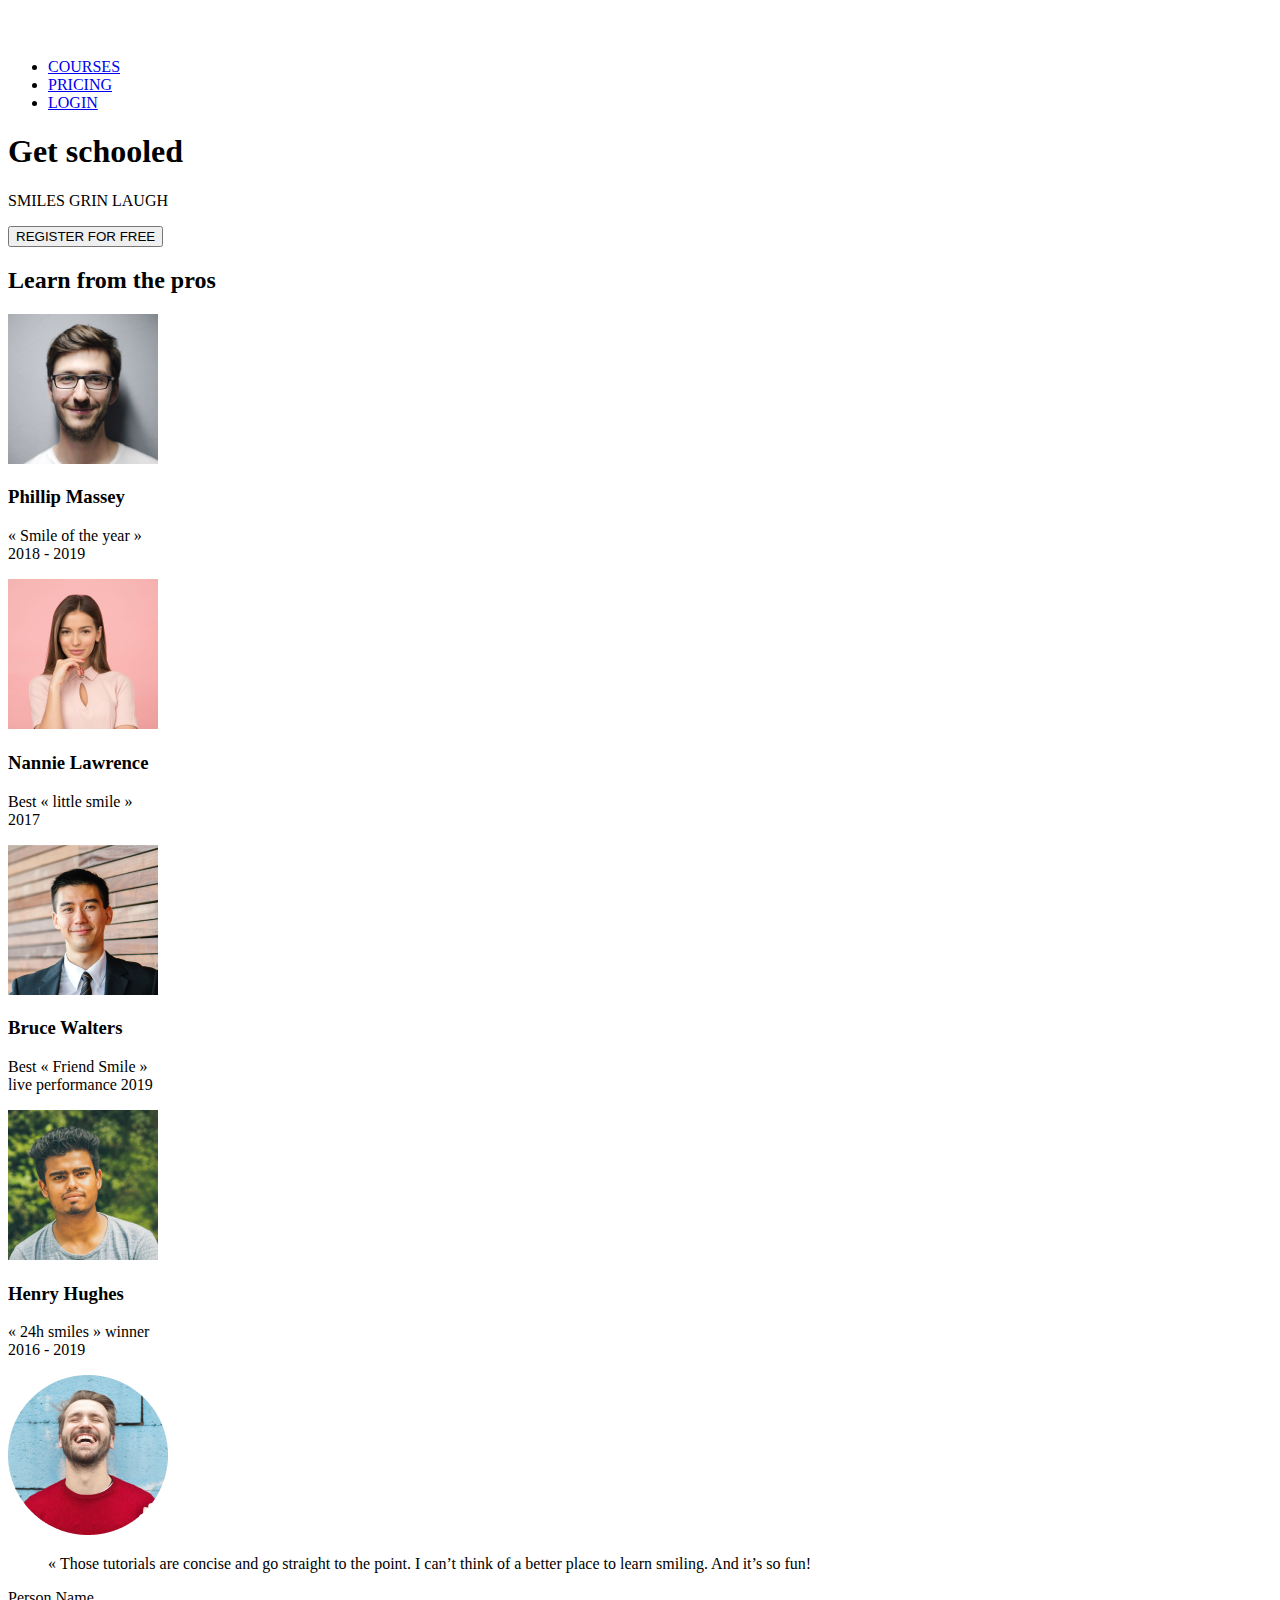
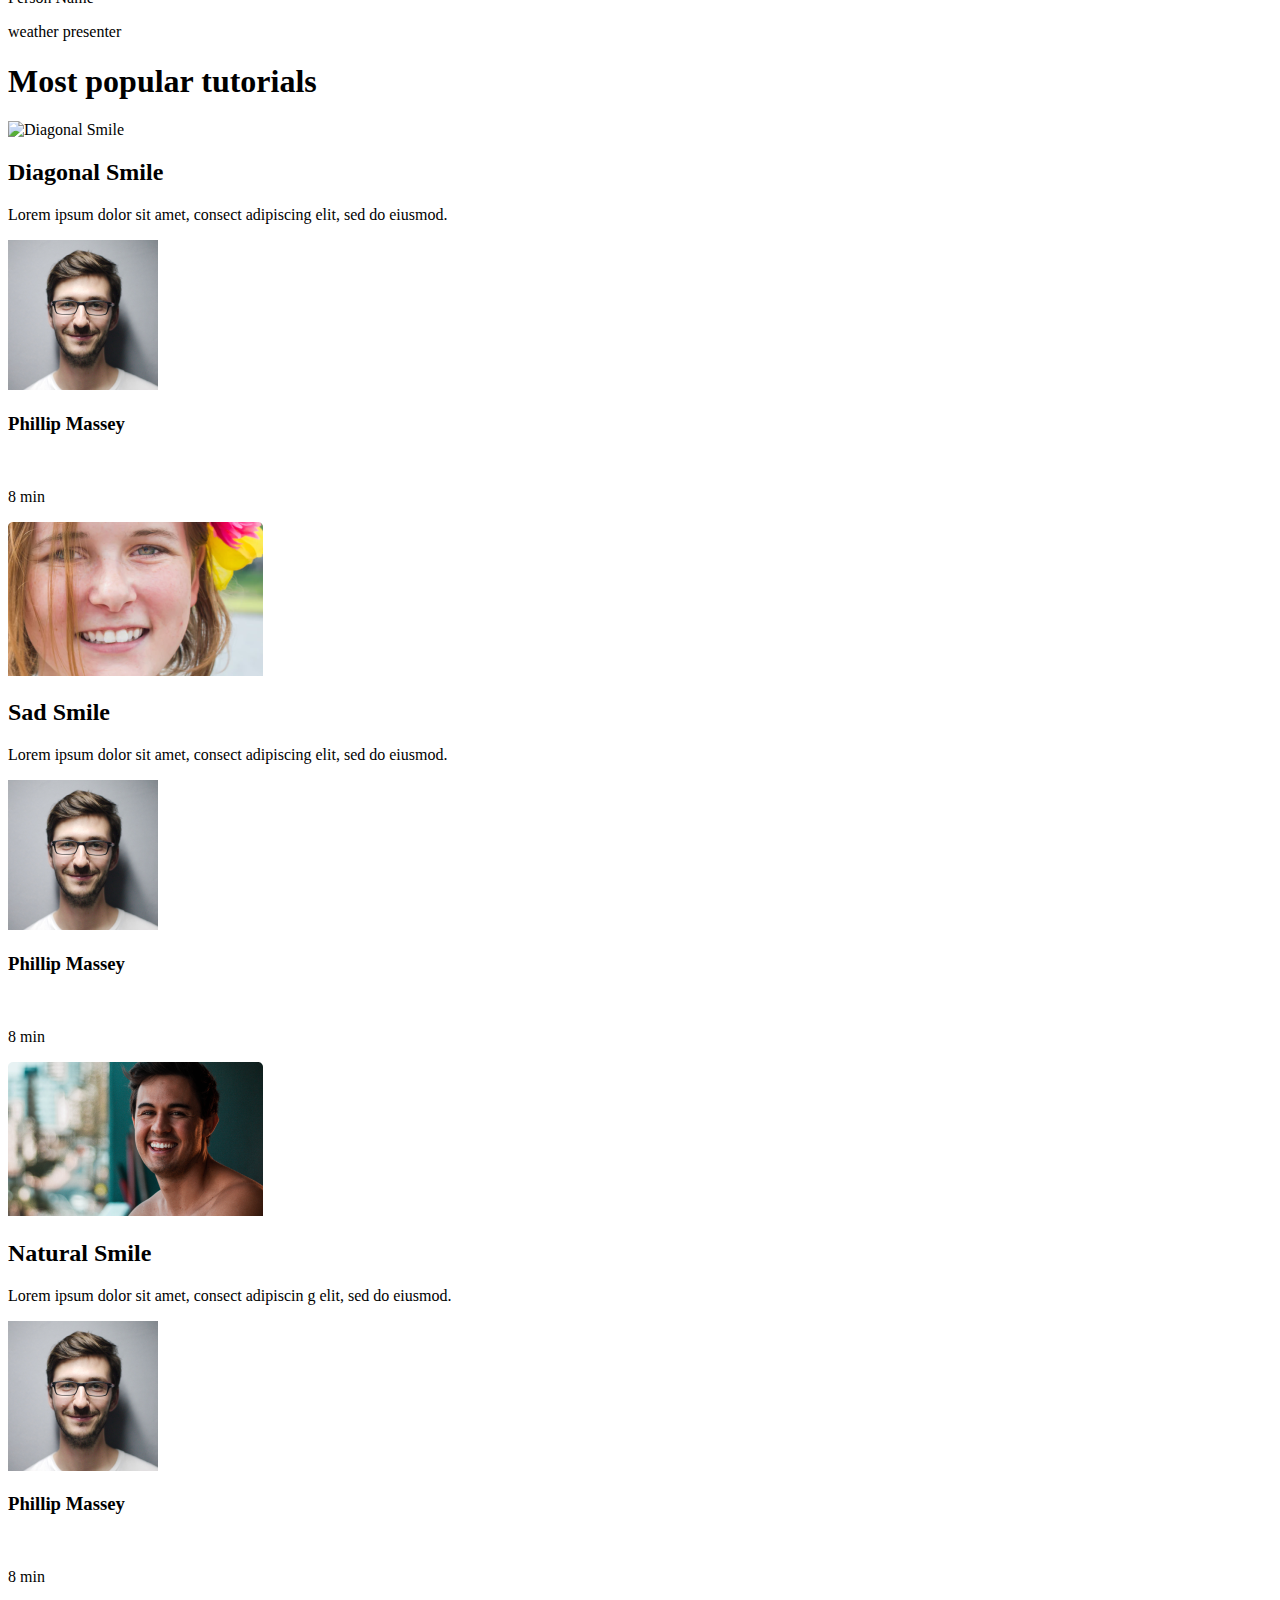
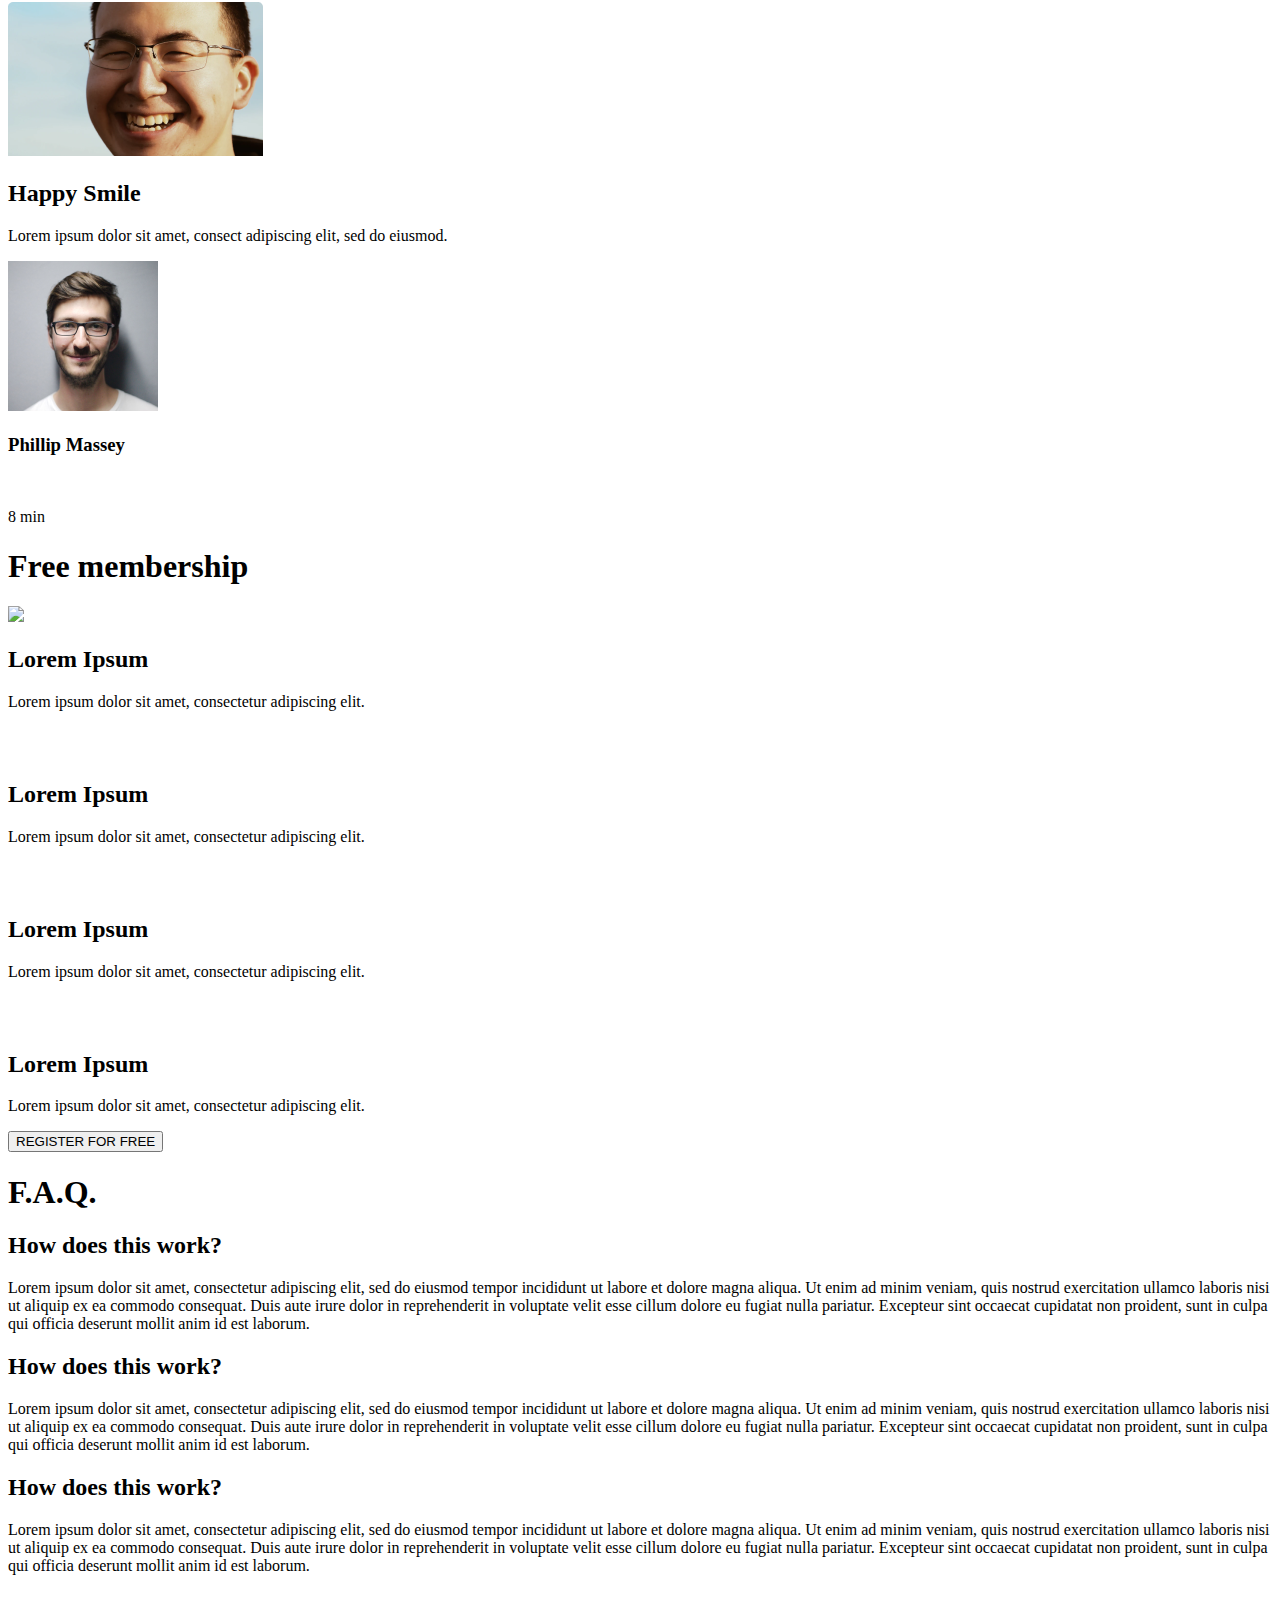
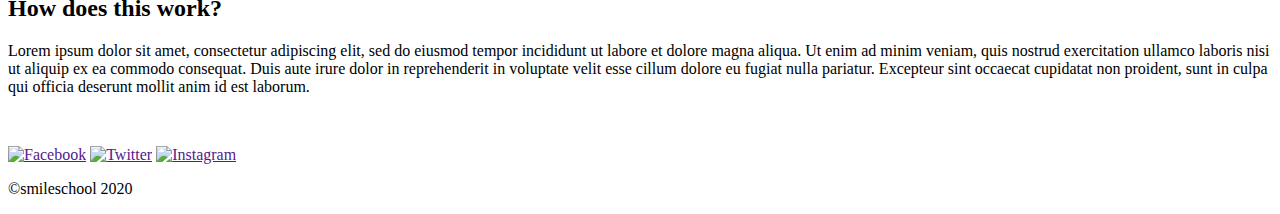
==== css_advanced/index.html @ b37339e8 "css" ====
<!DOCTYPE html>
<html lang="en">
<head>
    <meta charset="UTF-8">
    <meta http-equiv="X-UA-Compatible" content="IE=edge">
    <meta name="viewport" content="width=device-width, initial-scale=1.0">
    <title>SmileSchool</title>

    <!-- Stylesheet -->
    <link rel="stylesheet" href="/styles.css">
</head>
<body>
    <!-- Header -->
   <header>
        <!-- Logo -->
        <div class="logo"><a><img src="images/logo.png" alt="logo"/></a></div>

        <!-- Navigation -->
        <div class="nav">
            <ul>
                <li><a href="#">COURSES</a></li>
                <li><a href="#">PRICING</a></li>
                <li><a href="#">LOGIN</a></li>
            </ul>
        </div>
   </header> 

    <!-- Main-->
    <main>
        <section>
            <div class="hero_section">
                <h1>Get schooled</h1>
                <p>SMILES GRIN LAUGH</p>
                <button>REGISTER FOR FREE</button>
            </div>

            <div>
                <h2>Learn from the pros</h2>
                <div>
                    <div>
                        <img src="images/phillip_massey.png" alt="Phillip Massey">
                        <h3>Phillip Massey</h3>
                        <p>« Smile of the year » <br> 2018 - 2019</p>
                    </div>
                    <div>
                        <img src="images/nannie_lawrence.png" alt="Nannie Lawrence">
                        <h3>Nannie Lawrence</h3>
                        <p>Best « little smile » <br> 2017</p>
                    </div>
                    <div>
                        <img src="images/bruce_walters.png" alt="Bruce Walters">
                        <h3>Bruce Walters</h3>
                        <p>Best « Friend Smile » <br> live performance 2019</p>
                    </div>
                    <div>
                        <img src="images/henry_hughes.png" alt="Henry Hughes">
                        <h3>Henry Hughes</h3>
                        <p>« 24h smiles » winner <br> 2016 - 2019</p>
                    </div>
                </div>
            </div>
        </section>

        <section class="quote">
            <div class="quote_image">
                <img src="images/jul_name.png" alt="Jul Name">
            </div>
            <div class="quote_text">
                <blockquote>« Those tutorials are concise and go straight to the point. I can’t think of a better place to learn smiling. And it’s so fun!</blockquote>
                <p>Person Name</p>
                <p>weather presenter</p>
            </div>
        </section>

        <section class="videos">
            <h1>Most popular tutorials</h1>
            <div class="videos_list">
                <div class="video_item">
                    <img src="images/diagonal_smile.png" alt="Diagonal Smile">
                    <h2>Diagonal Smile</h2>
                    <p>Lorem ipsum dolor sit amet, consect adipiscing elit, sed do eiusmod.</p>
                    <div class="author_block">
                        <img src="images/phillip_massey.png" alt="Phillip Massey">
                        <h3>Phillip Massey</h3>
                    </div>
                    <div class="author_rating">
                        <div class="author_rating_images">
                            <img src="" alt="">
                            <img src="" alt="">
                            <img src="" alt="">
                            <img src="" alt="">
                            <img src="" alt="">
                        </div>
                        <p>8 min</p>
                    </div>
                </div>
                <div class="video_item">
                    <img src="images/sad_smile.png" alt="Sad Smile">
                    <h2>Sad Smile</h2>
                    <p>Lorem ipsum dolor sit amet, consect adipiscing elit, sed do eiusmod.</p>
                    <div class="author_block">
                        <img src="images/phillip_massey.png" alt="Phillip Massey">
                        <h3>Phillip Massey</h3>
                    </div>
                    <div class="author_rating">
                        <div class="author_rating_images">
                            <img src="" alt="">
                            <img src="" alt="">
                            <img src="" alt="">
                            <img src="" alt="">
                            <img src="" alt="">
                        </div>
                        <p>8 min</p>
                    </div>
                </div>
                <div class="video_item">
                    <img src="images/natural_smile.png" alt="Natural Smile">
                    <h2>Natural Smile</h2>
                    <p>Lorem ipsum dolor sit amet, consect adipiscin    g elit, sed do eiusmod.</p>
                    <div class="author_block">
                        <img src="images/phillip_massey.png" alt="Phillip Massey">
                        <h3>Phillip Massey</h3>
                    </div>
                    <div class="author_rating">
                        <div class="author_rating_images">
                            <img src="" alt="">
                            <img src="" alt="">
                            <img src="" alt="">
                            <img src="" alt="">
                            <img src="" alt="">
                        </div>
                        <p>8 min</p>
                    </div>
                </div>
                <div class="video_item">
                    <img src="images/happy_smile.png" alt="Happy Smile">
                    <h2>Happy Smile</h2>
                    <p>Lorem ipsum dolor sit amet, consect adipiscing elit, sed do eiusmod.</p>
                    <div class="author_block">
                        <img src="images/phillip_massey.png" alt="Phillip Massey">
                        <h3>Phillip Massey</h3>
                    </div>
                    <div class="author_rating">
                        <div class="author_rating_images">
                            <img src="" alt="">
                            <img src="" alt="">
                            <img src="" alt="">
                            <img src="" alt="">
                            <img src="" alt="">
                        </div>
                        <p>8 min</p>
                    </div>
                </div>
            </div>
        </section>

        <section class="membership">
            <h1>Free membership</h1>
            <div class="membership_items">
                <div class="membership_items_object">
                    <img src="images/logo.png alt="Smile Logo">
                    <h2>Lorem Ipsum</h2>
                    <p>Lorem ipsum dolor sit amet, consectetur adipiscing elit.</p>
                </div>
                <div class="membership_items_object">
                    <img src="images/logo.png" alt="Smile Logo">
                    <h2>Lorem Ipsum</h2>
                    <p>Lorem ipsum dolor sit amet, consectetur adipiscing elit.</p>
                </div>
                <div class="membership_items_object">
                    <img src="images/logo.png" alt="Smile Logo">
                    <h2>Lorem Ipsum</h2>
                    <p>Lorem ipsum dolor sit amet, consectetur adipiscing elit.</p>
                </div>
                <div class="membership_items_object">
                    <img src="images/logo.png" alt="Smile Logo">
                    <h2>Lorem Ipsum</h2>
                    <p>Lorem ipsum dolor sit amet, consectetur adipiscing elit.</p>
                </div>
            </div>
            <button>REGISTER FOR FREE</button>
        </section>

        <section class="FAQ">
            <h1>F.A.Q.</h1>
            <div class="row_block">
                <div class="item_block">
                    <h2>How does this work?</h2>
                    <p>Lorem ipsum dolor sit amet, consectetur adipiscing elit, sed do eiusmod tempor incididunt ut labore et dolore magna aliqua. Ut enim ad minim veniam, quis nostrud exercitation ullamco laboris nisi ut aliquip ex ea commodo consequat. Duis aute irure dolor in reprehenderit in voluptate velit esse cillum dolore eu fugiat nulla pariatur. Excepteur sint occaecat cupidatat non proident, sunt in culpa qui officia deserunt mollit anim id est laborum.</p>
                </div>
                <div class="item_block">
                    <h2>How does this work?</h2>
                    <p>Lorem ipsum dolor sit amet, consectetur adipiscing elit, sed do eiusmod tempor incididunt ut labore et dolore magna aliqua. Ut enim ad minim veniam, quis nostrud exercitation ullamco laboris nisi ut aliquip ex ea commodo consequat. Duis aute irure dolor in reprehenderit in voluptate velit esse cillum dolore eu fugiat nulla pariatur. Excepteur sint occaecat cupidatat non proident, sunt in culpa qui officia deserunt mollit anim id est laborum.</p>
                </div>
            </div>
            <div class="row_block">
                <div class="item_block">
                    <h2>How does this work?</h2>
                    <p>Lorem ipsum dolor sit amet, consectetur adipiscing elit, sed do eiusmod tempor incididunt ut labore et dolore magna aliqua. Ut enim ad minim veniam, quis nostrud exercitation ullamco laboris nisi ut aliquip ex ea commodo consequat. Duis aute irure dolor in reprehenderit in voluptate velit esse cillum dolore eu fugiat nulla pariatur. Excepteur sint occaecat cupidatat non proident, sunt in culpa qui officia deserunt mollit anim id est laborum.</p>
                </div>
                <div class="item_block">
                    <h2>How does this work?</h2>
                    <p>Lorem ipsum dolor sit amet, consectetur adipiscing elit, sed do eiusmod tempor incididunt ut labore et dolore magna aliqua. Ut enim ad minim veniam, quis nostrud exercitation ullamco laboris nisi ut aliquip ex ea commodo consequat. Duis aute irure dolor in reprehenderit in voluptate velit esse cillum dolore eu fugiat nulla pariatur. Excepteur sint occaecat cupidatat non proident, sunt in culpa qui officia deserunt mollit anim id est laborum.</p>
                </div>
            </div>
        </section>
    </main>

    <!-- Footer -->
    <footer>
        <div class="footer_container">
            <div class="row_block">
                <img src="images/logo.png" alt="SmileSchool">
                <div class="social_links">
                    <a href=""><img src="" alt="Facebook"></a>
                    <a href=""><img src="" alt="Twitter"></a>
                    <a href=""><img src="" alt="Instagram"></a>
                </div>
                <div>
                    <p>&#169smileschool 2020</p>
                </div>
            </div>
        </div>
    </footer>
</body>
</html>
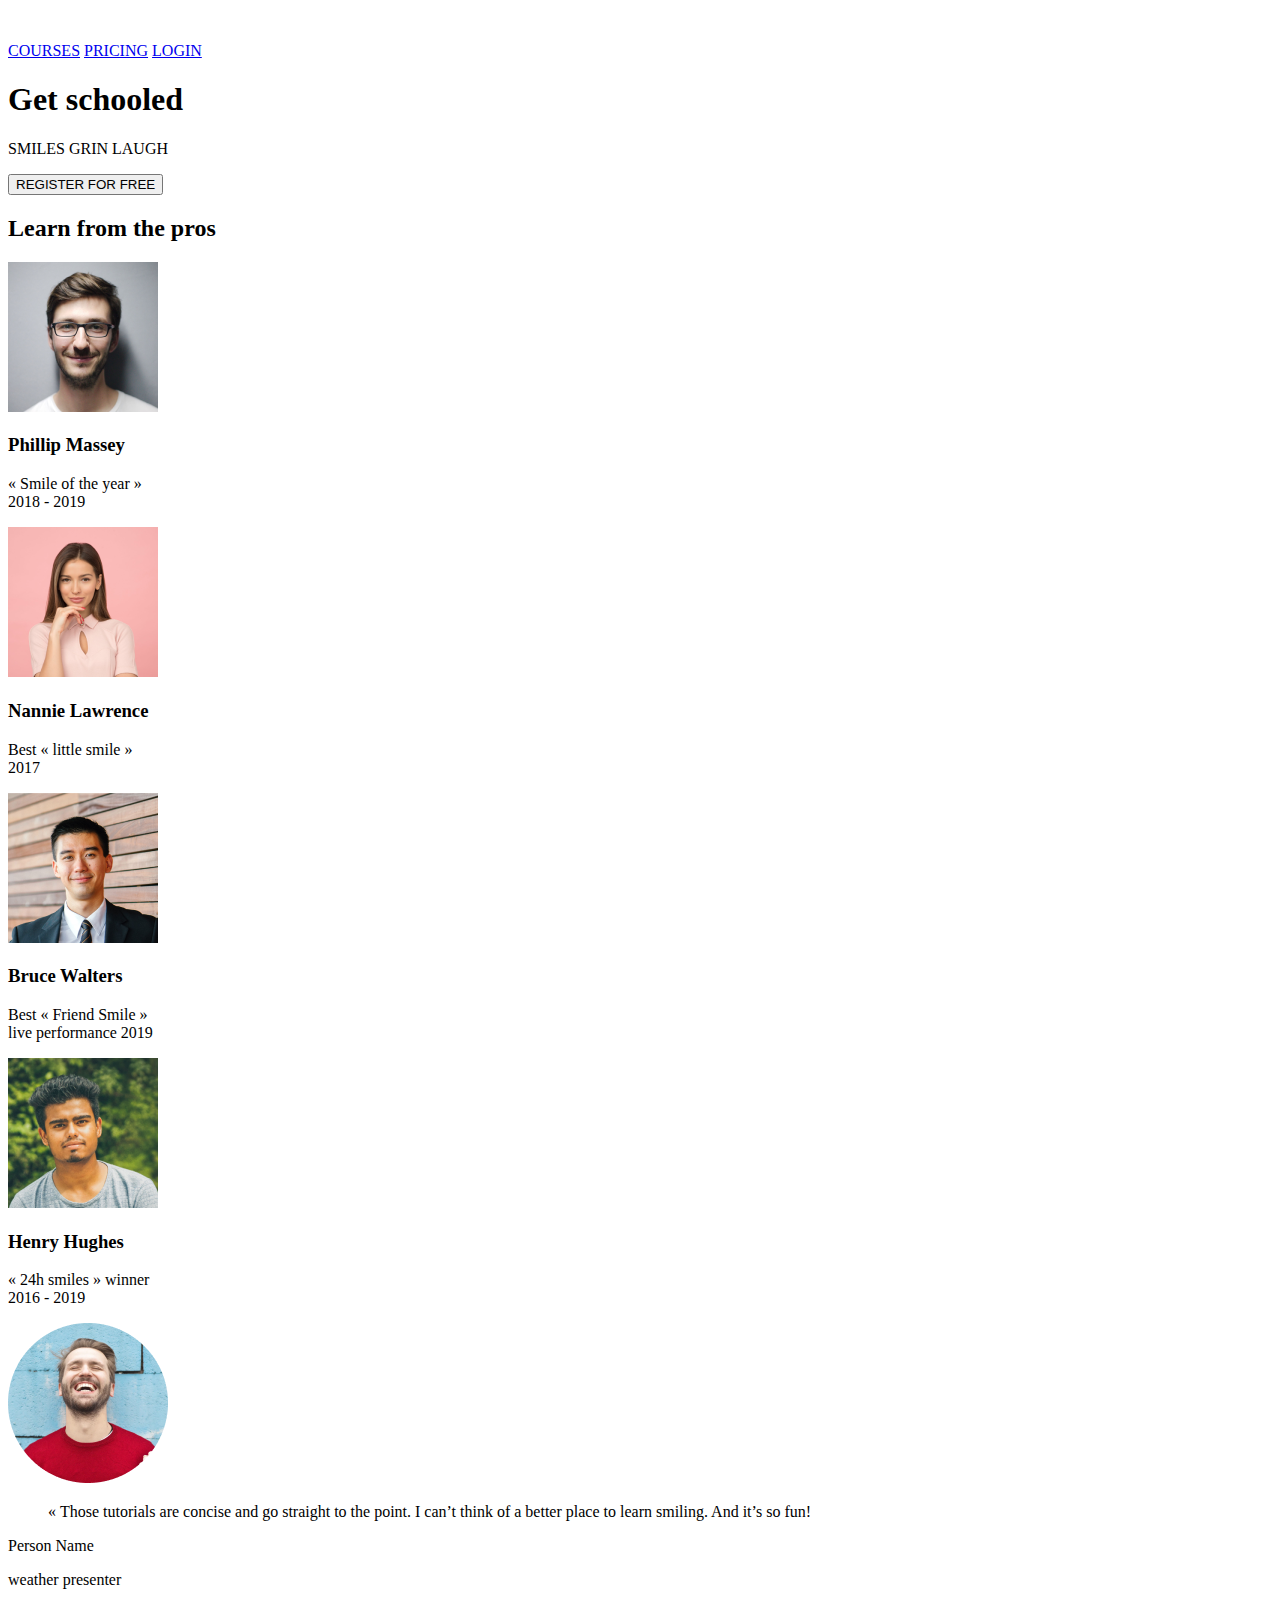
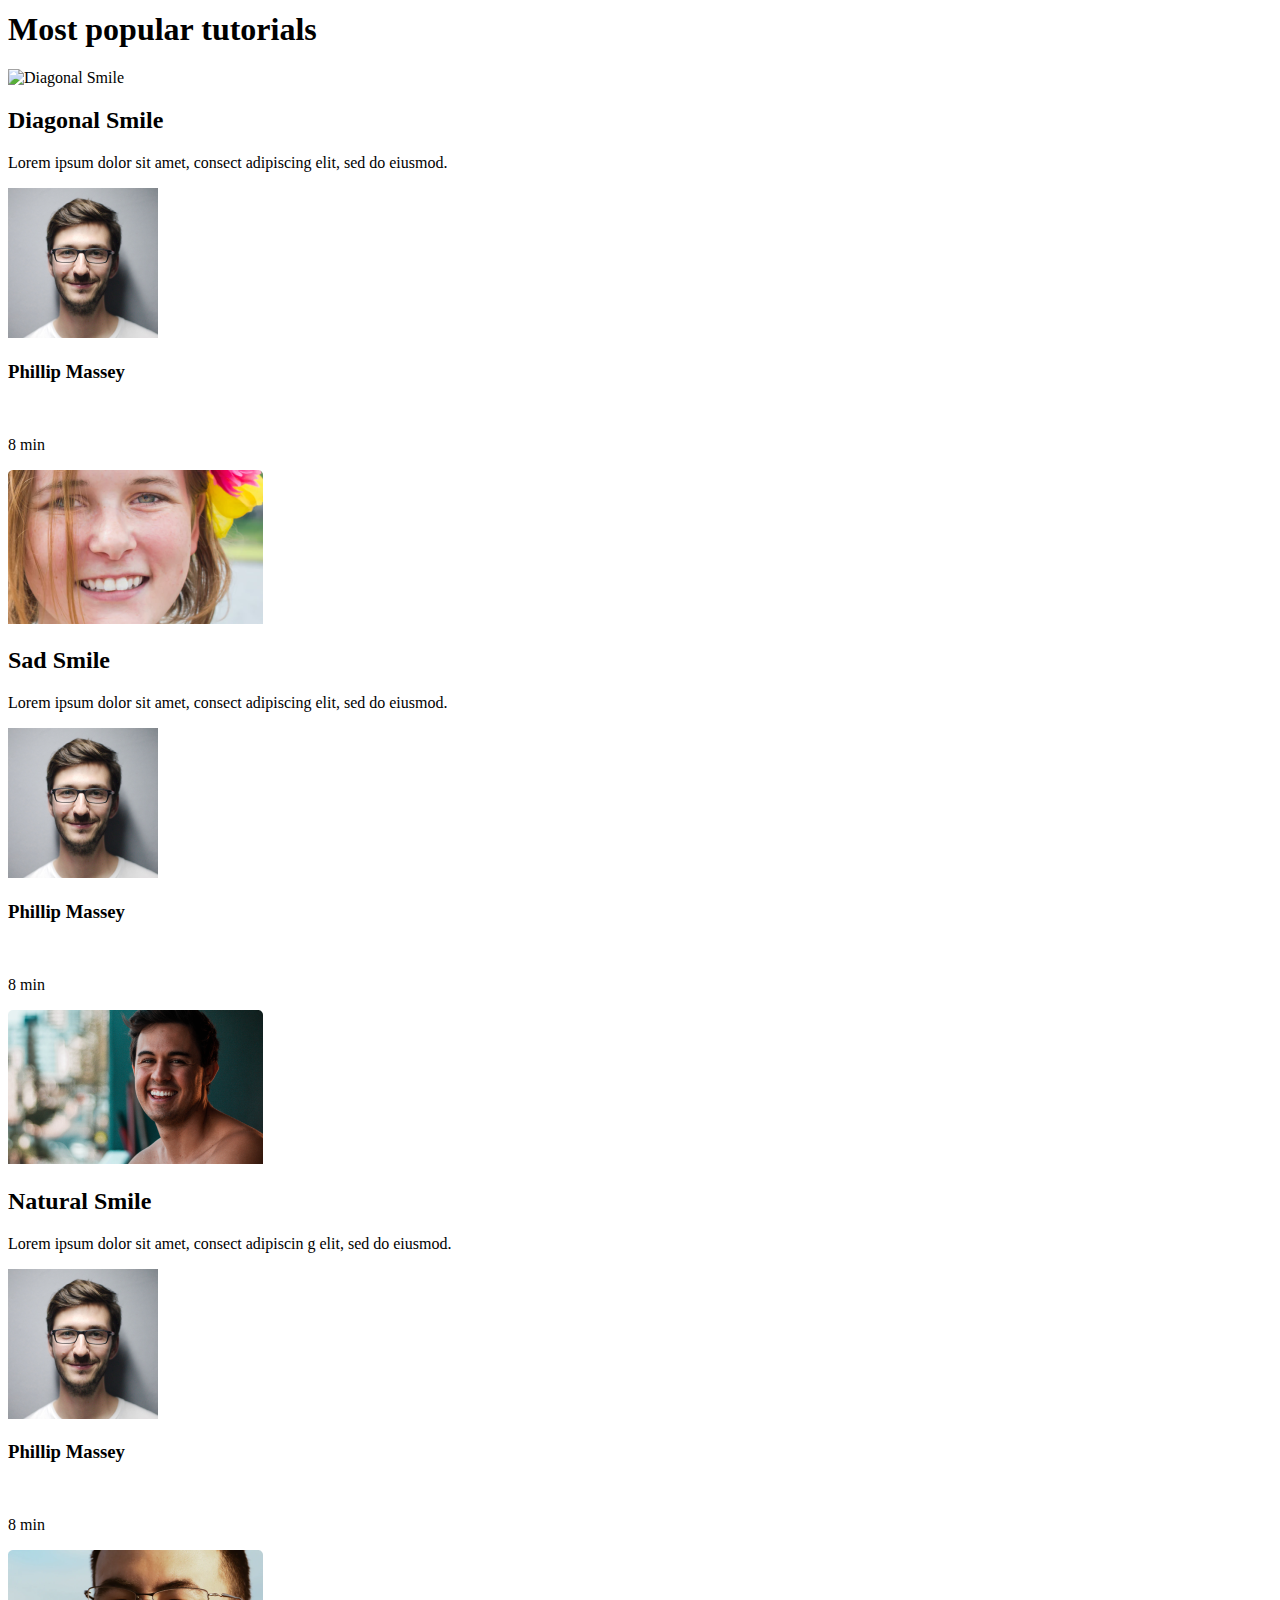
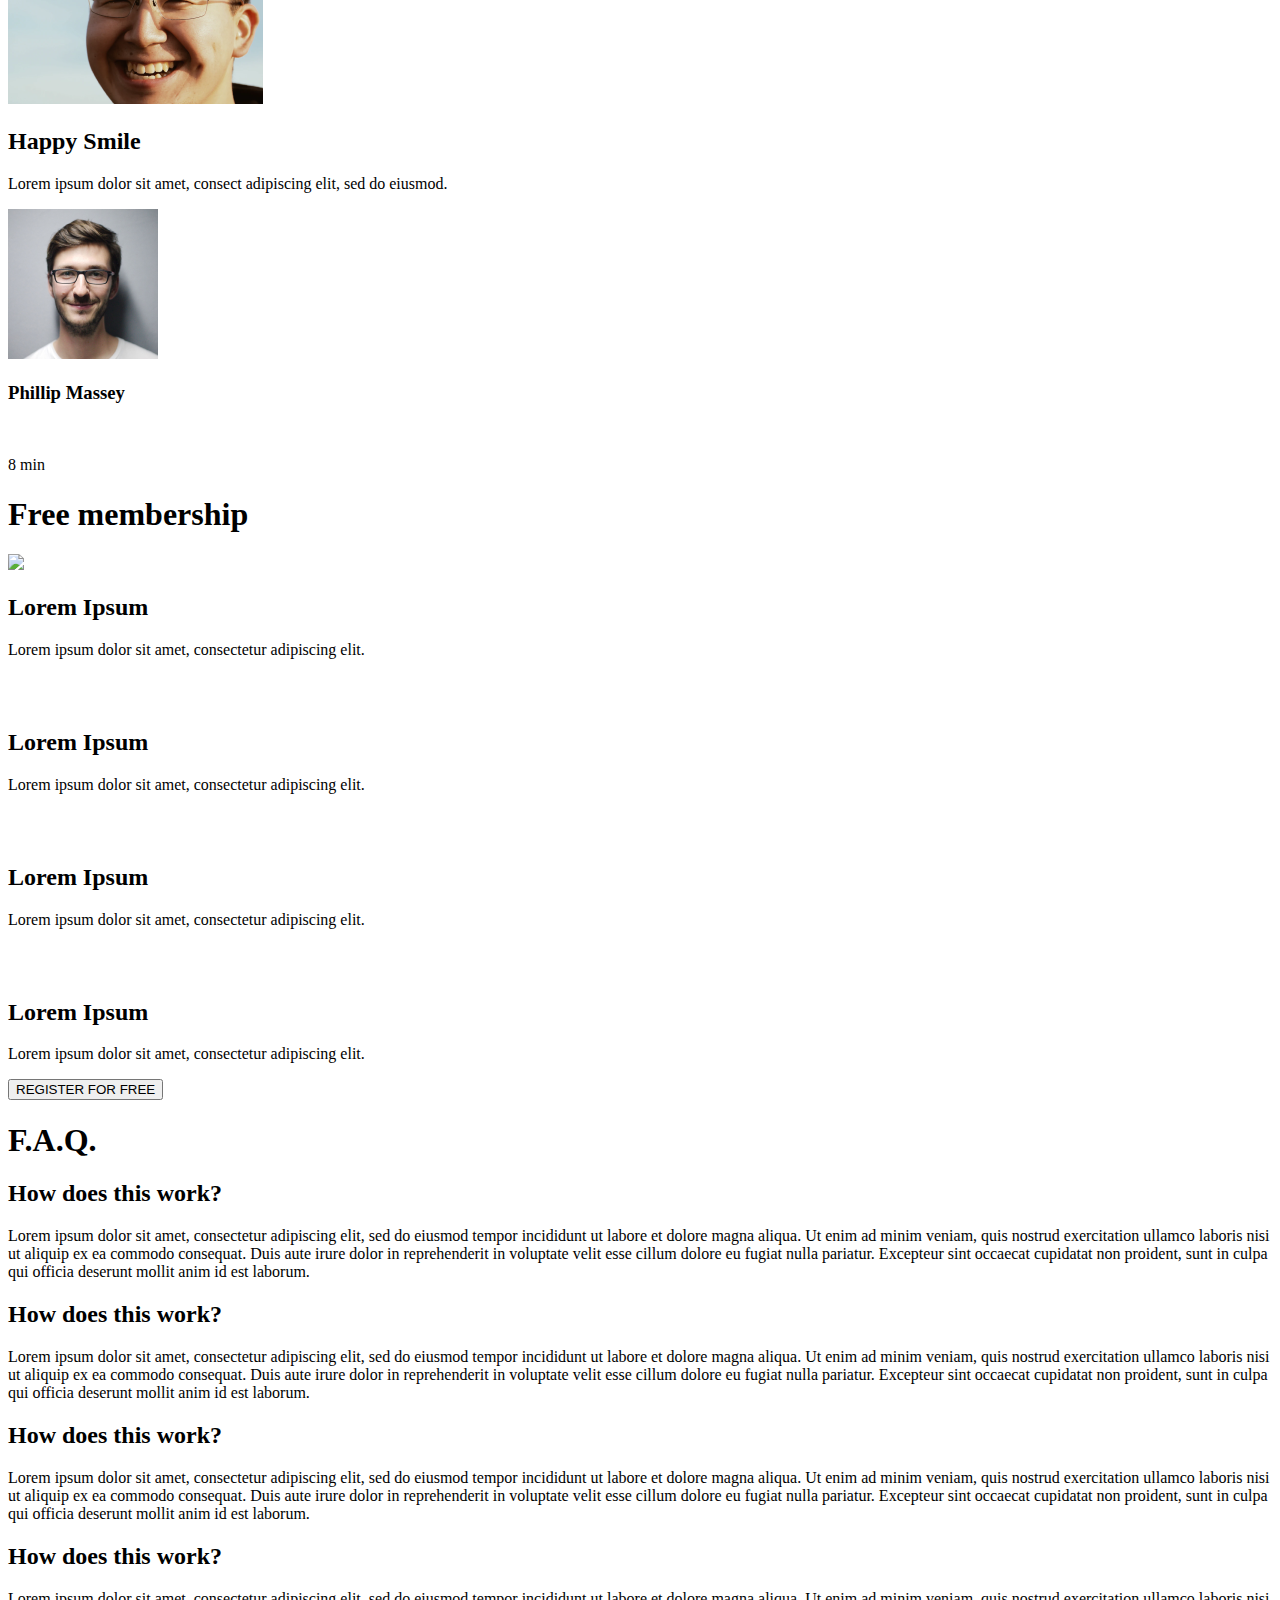
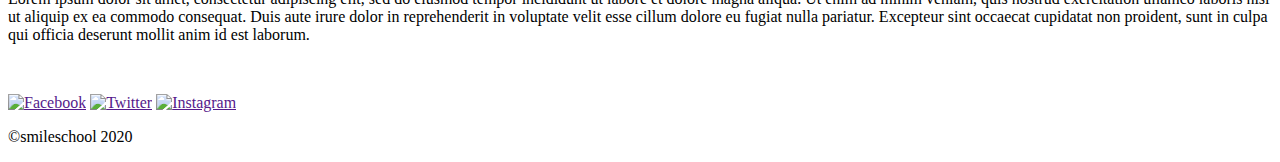
==== commit e99e4742: "css" ====
--- a/css_advanced/index.html
+++ b/css_advanced/index.html
@@ -4,7 +4,10 @@
     <meta charset="UTF-8">
     <meta http-equiv="X-UA-Compatible" content="IE=edge">
     <meta name="viewport" content="width=device-width, initial-scale=1.0">
+    <style> @import url("https://fonts.googleapis.com/css2?family=Source+Sans+Pro:ital,wght@0,200;0,300;0,400;0,600;0,700;0,900;1,200;1,300;1,400;1,600;1,700;1,900&display=swap");
+    </style>
     <title>SmileSchool</title>
+
 
     <!-- Stylesheet -->
     <link rel="stylesheet" href="/styles.css">
@@ -17,26 +20,25 @@
 
         <!-- Navigation -->
         <div class="nav">
-            <ul>
-                <li><a href="#">COURSES</a></li>
-                <li><a href="#">PRICING</a></li>
-                <li><a href="#">LOGIN</a></li>
-            </ul>
+                <a class="nav" href="#">COURSES</a>
+                <a class="nav" href="#">PRICING</a>
+                <a class="nav" href="#">LOGIN</a>
         </div>
    </header> 
 
     <!-- Main-->
     <main>
-        <section>
-            <div class="hero_section">
-                <h1>Get schooled</h1>
-                <p>SMILES GRIN LAUGH</p>
-                <button>REGISTER FOR FREE</button>
-            </div>
-
-            <div>
-                <h2>Learn from the pros</h2>
-                <div>
+        <section class="hero_section">
+            <div class="hero">
+                <h1 class="title">Get schooled</h1>
+                <p class="subtitle">SMILES GRIN LAUGH</p>
+                <button class="cta">REGISTER FOR FREE</button>
+            </div>
+
+            <div class="instructors">
+                <h2 class="Pros">
+                    <span class="empasized">Learn</span> from the pros</h2>
+                <div class="instructors-avator">
                     <div>
                         <img src="images/phillip_massey.png" alt="Phillip Massey">
                         <h3>Phillip Massey</h3>
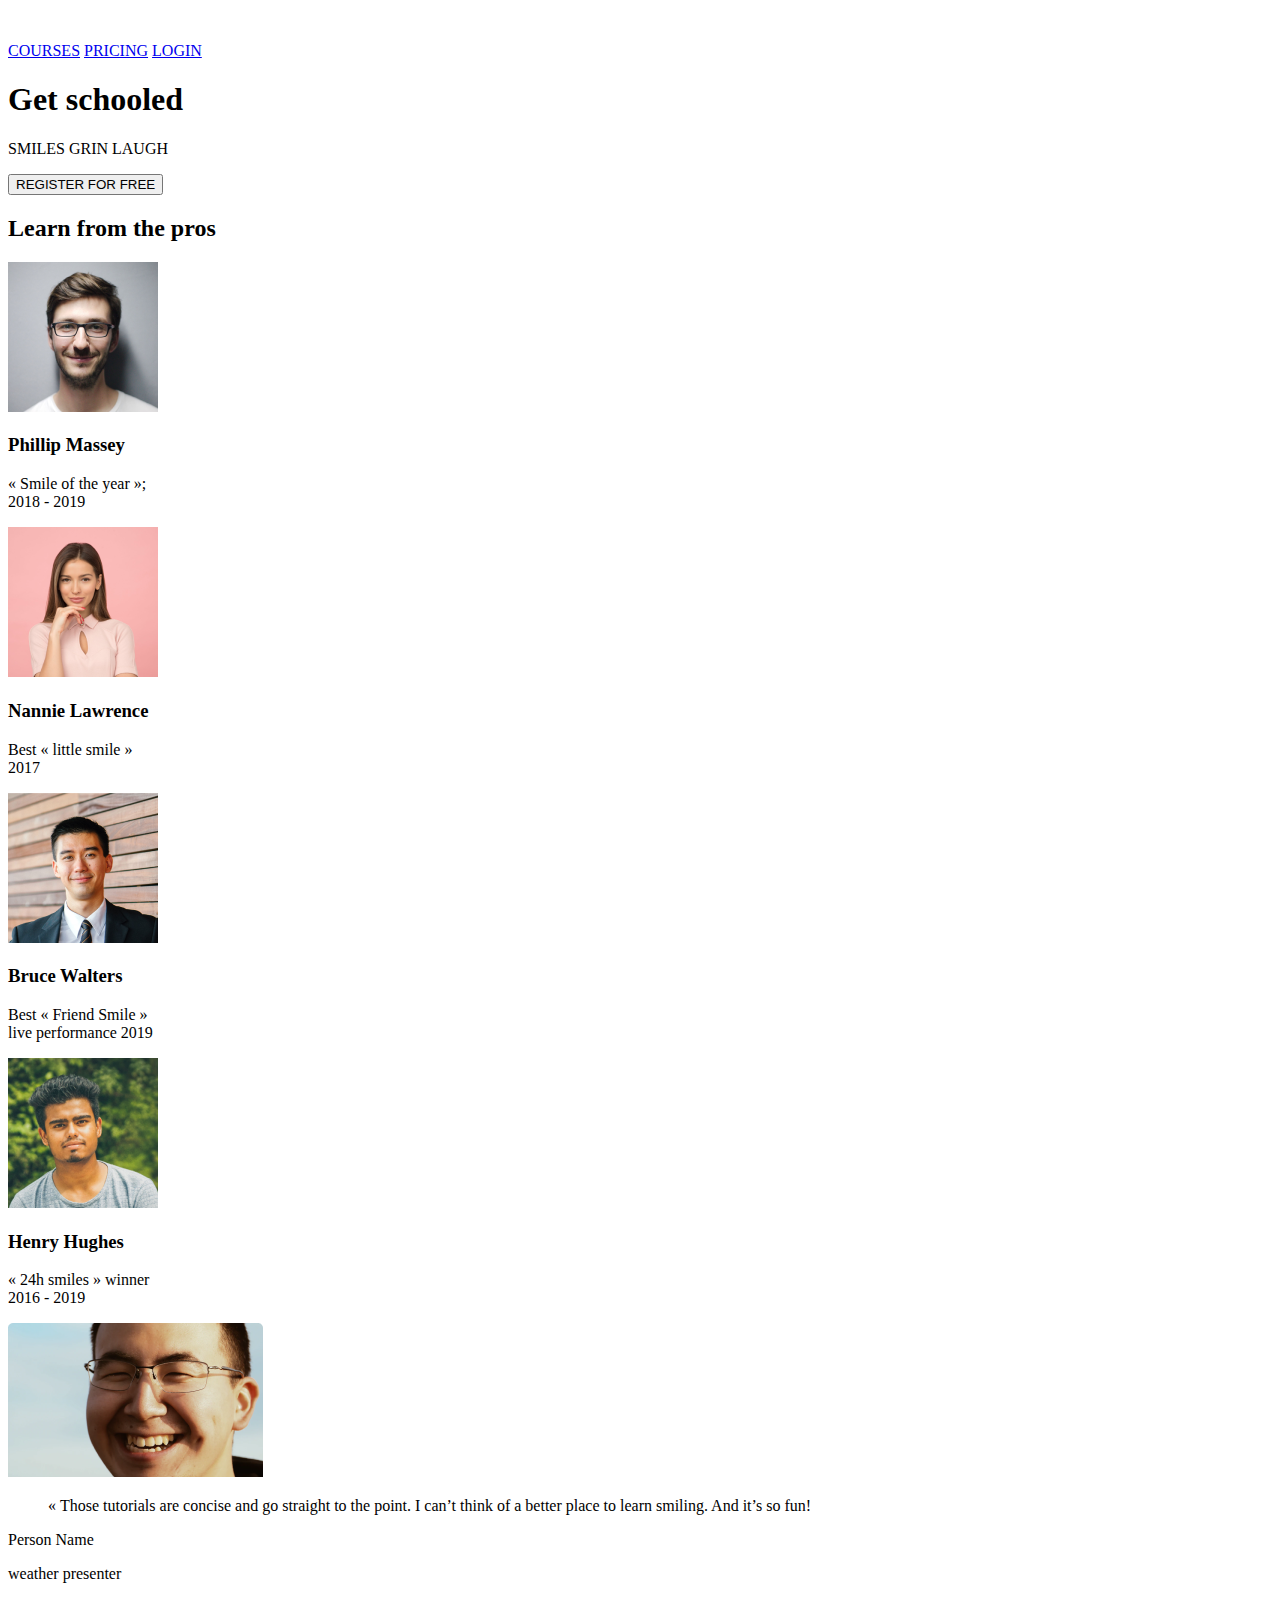
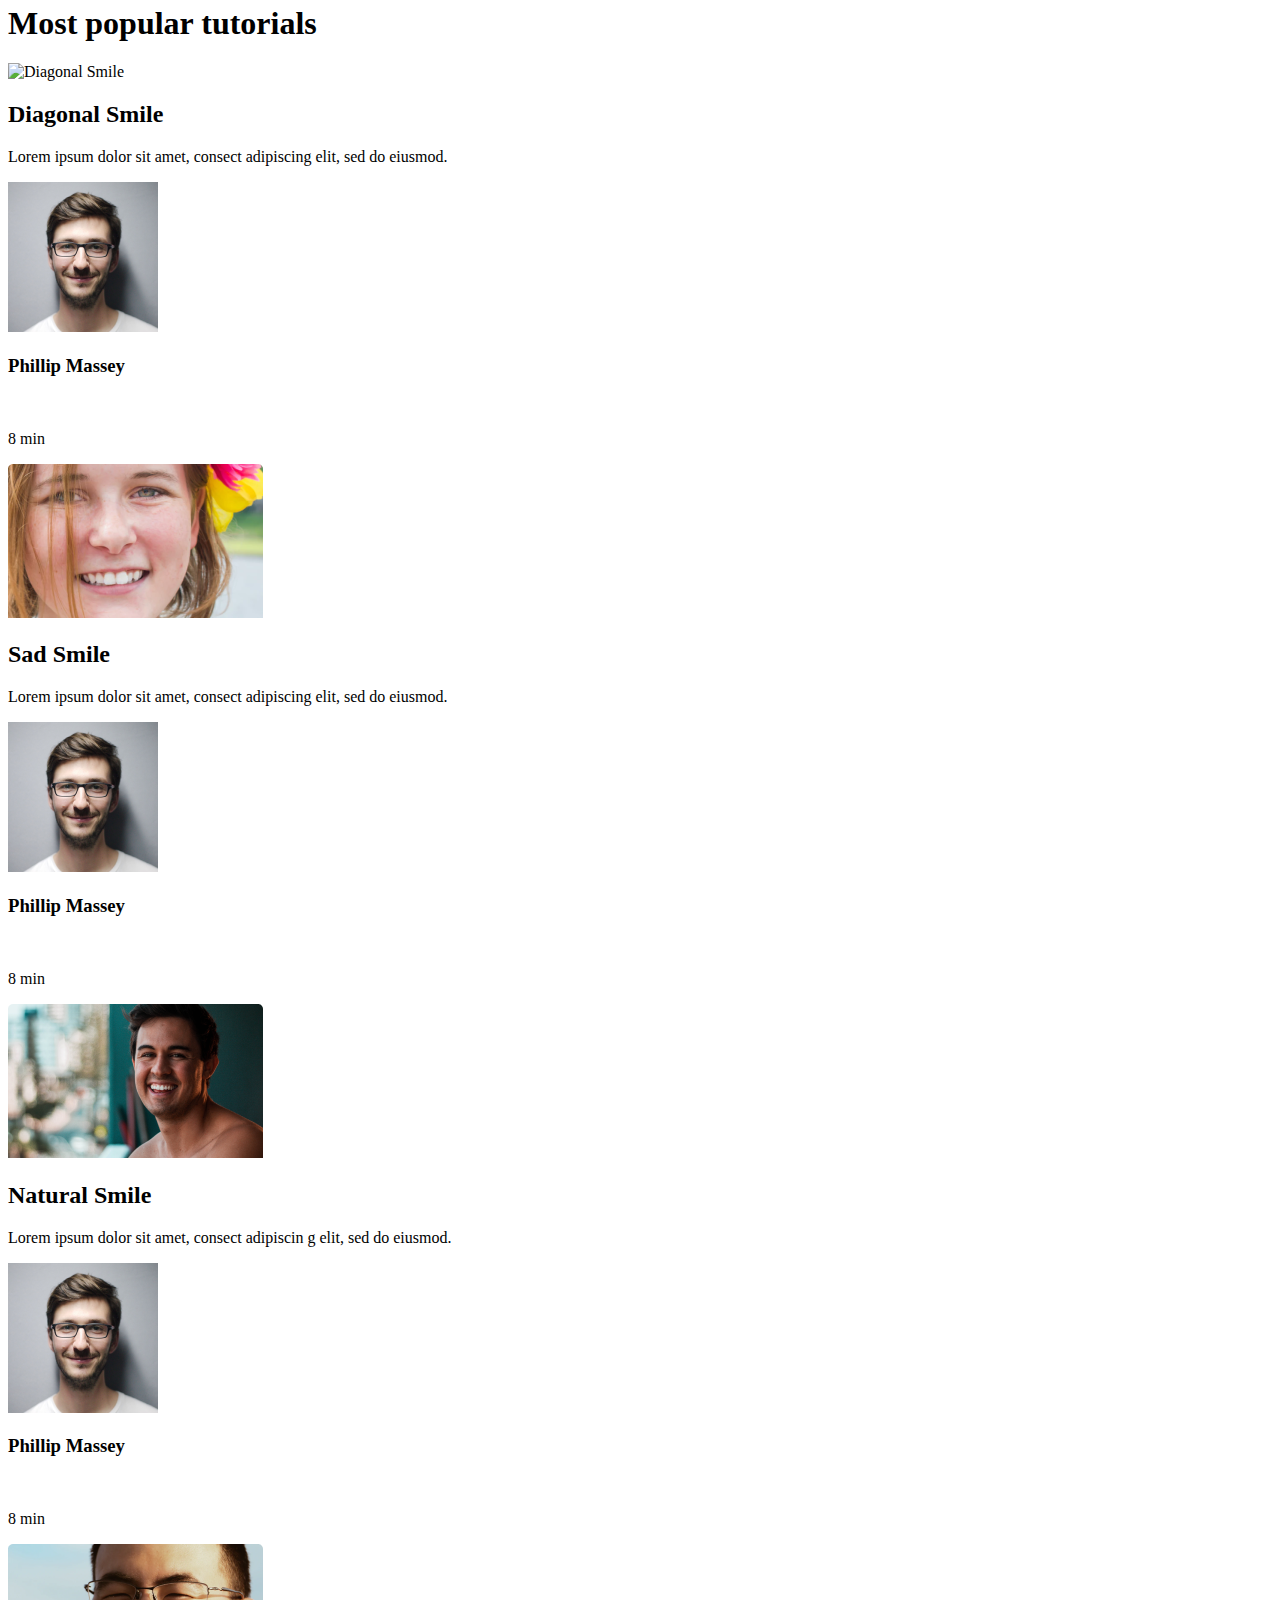
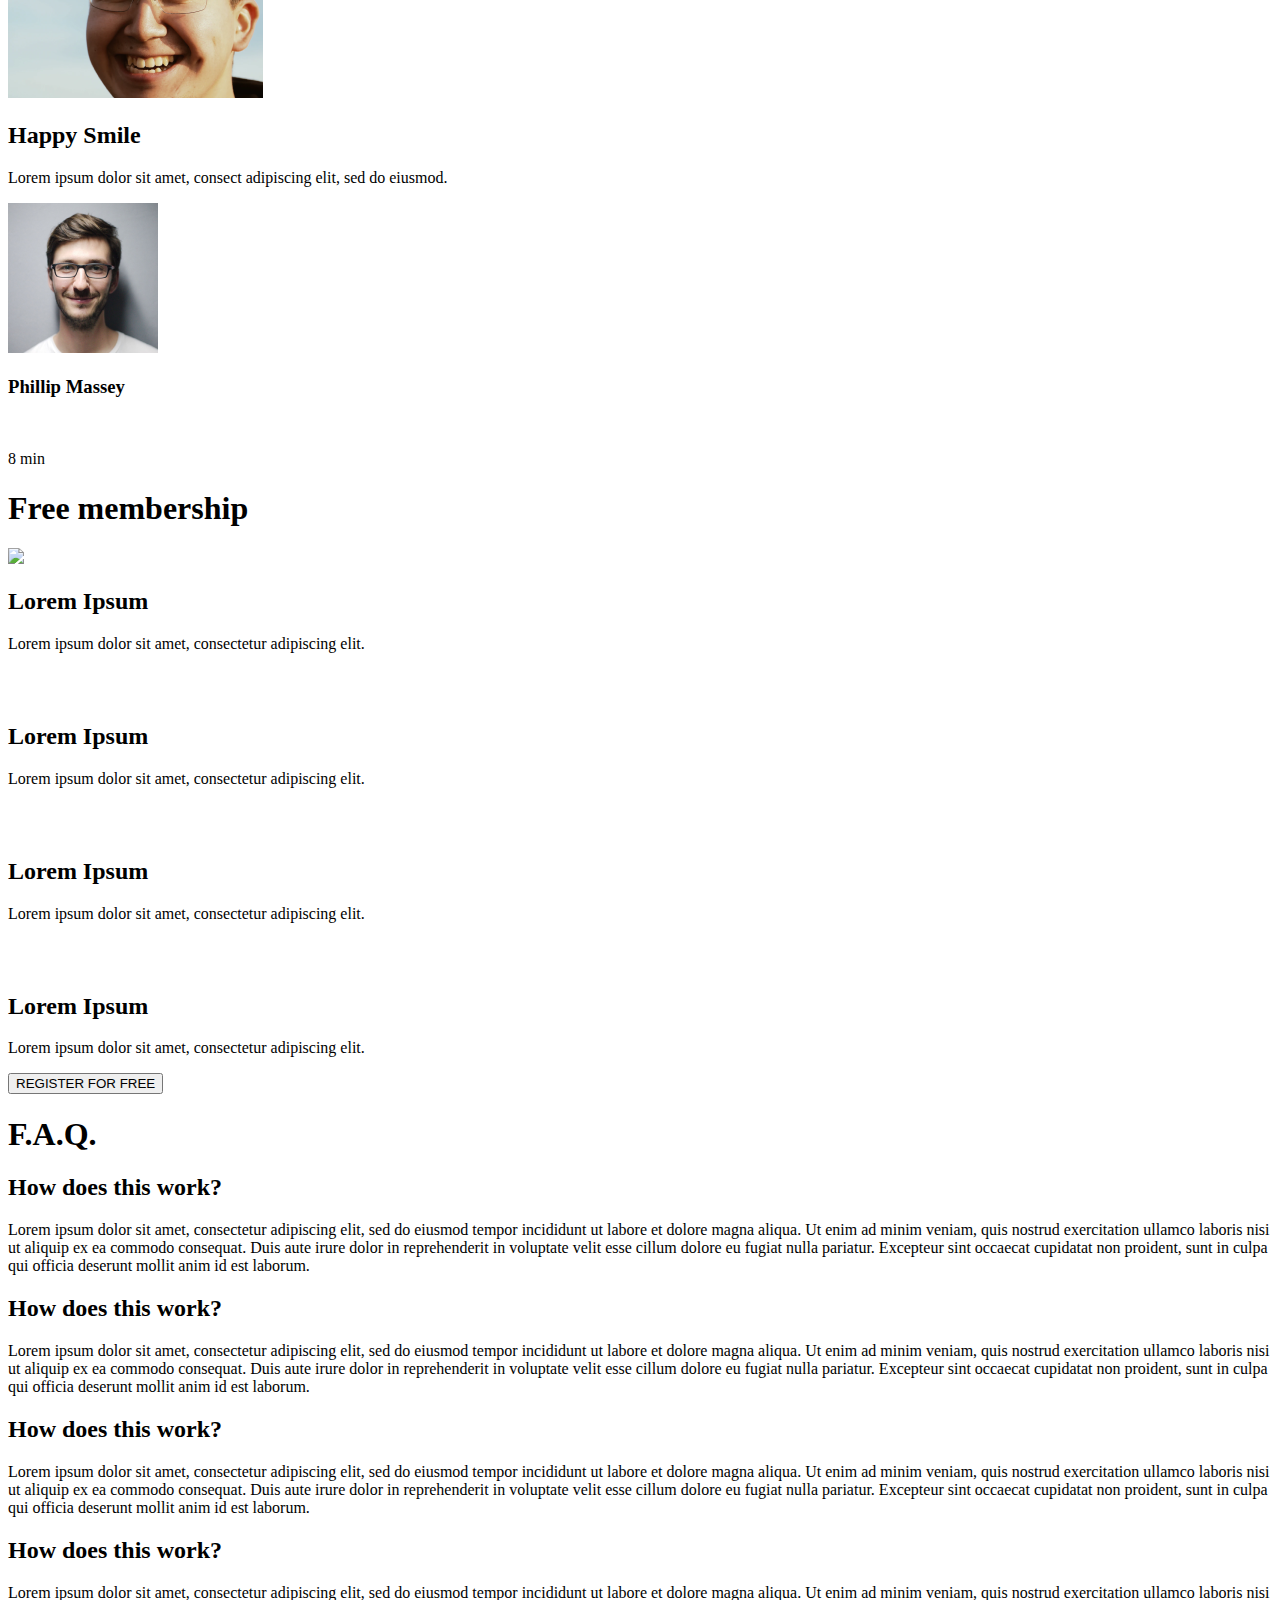
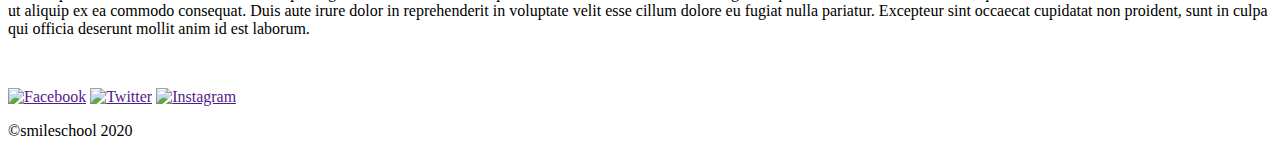
==== commit 88c00fed: "css advanced" ====
--- a/css_advanced/index.html
+++ b/css_advanced/index.html
@@ -35,77 +35,80 @@
                 <button class="cta">REGISTER FOR FREE</button>
             </div>
 
-            <div class="instructors">
-                <h2 class="Pros">
-                    <span class="empasized">Learn</span> from the pros</h2>
-                <div class="instructors-avator">
-                    <div>
-                        <img src="images/phillip_massey.png" alt="Phillip Massey">
-                        <h3>Phillip Massey</h3>
-                        <p>« Smile of the year » <br> 2018 - 2019</p>
-                    </div>
-                    <div>
-                        <img src="images/nannie_lawrence.png" alt="Nannie Lawrence">
+            <div class="instructors-container">
+                <h2 class="Pros-heading">
+                    <span class="empasized">Learn</span> from the pros
+                </h2>
+                <div class="instructors">
+                    <div>
+                        <img class="instructor-avator" src="images/phillip_massey.png" alt="Phillip Massey">
+                        <h3>Phillip Massey</h3>
+                        <p class="instructor-bio"> « Smile of the year »;<br> 2018 - 2019</p>
+                    </div>
+                    <div>
+                        <img class="instructor-avator" src="images/nannie_lawrence.png" alt="Nannie Lawrence">
                         <h3>Nannie Lawrence</h3>
-                        <p>Best « little smile » <br> 2017</p>
-                    </div>
-                    <div>
-                        <img src="images/bruce_walters.png" alt="Bruce Walters">
+                        <p class="instructor-bio">Best « little smile » <br> 2017</p>
+                    </div>
+                    <div>
+                        <img class="instructor-avator"src="images/bruce_walters.png" alt="Bruce Walters">
                         <h3>Bruce Walters</h3>
-                        <p>Best « Friend Smile » <br> live performance 2019</p>
-                    </div>
-                    <div>
-                        <img src="images/henry_hughes.png" alt="Henry Hughes">
+                        <p class="instructor-bio">Best « Friend Smile » <br> live performance 2019</p>
+                    </div>
+                    <div>
+                        <img class="instructor-avator"src="images/henry_hughes.png" alt="Henry Hughes">
                         <h3>Henry Hughes</h3>
-                        <p>« 24h smiles » winner <br> 2016 - 2019</p>
-                    </div>
-                </div>
-            </div>
-        </section>
-
-        <section class="quote">
-            <div class="quote_image">
-                <img src="images/jul_name.png" alt="Jul Name">
-            </div>
-            <div class="quote_text">
-                <blockquote>« Those tutorials are concise and go straight to the point. I can’t think of a better place to learn smiling. And it’s so fun!</blockquote>
-                <p>Person Name</p>
+                        <p class="instructor-bio">« 24h smiles » winner <br> 2016 - 2019</p>
+                    </div>
+                </div>
+            </div>
+        </section>
+
+        <section class="testimonial">
+            <img
+                class="customer-avator"
+                src="images/happy_smile.png"
+                alt="Happy customer"
+            />
+            <div class="quote-container">
+                <blockquote class="quote">« Those tutorials are concise and go straight to the point. I can’t think of a better place to learn smiling. And it’s so fun!</blockquote>
+                <p class="customer-name">Person Name</p>
                 <p>weather presenter</p>
             </div>
         </section>
 
-        <section class="videos">
-            <h1>Most popular tutorials</h1>
-            <div class="videos_list">
-                <div class="video_item">
-                    <img src="images/diagonal_smile.png" alt="Diagonal Smile">
+        <section class="courses-container">
+            <h1 class="courses-heading">Most <span class="empasized">popular</span> tutorials</h1>
+            <div class="courses-list">
+                <div class="course-item">
+                    <img class="course-thumbnail" src="images/diagonal_smile.png" alt="Diagonal Smile">
                     <h2>Diagonal Smile</h2>
                     <p>Lorem ipsum dolor sit amet, consect adipiscing elit, sed do eiusmod.</p>
-                    <div class="author_block">
-                        <img src="images/phillip_massey.png" alt="Phillip Massey">
-                        <h3>Phillip Massey</h3>
-                    </div>
-                    <div class="author_rating">
-                        <div class="author_rating_images">
-                            <img src="" alt="">
-                            <img src="" alt="">
-                            <img src="" alt="">
-                            <img src="" alt="">
-                            <img src="" alt="">
-                        </div>
-                        <p>8 min</p>
-                    </div>
-                </div>
-                <div class="video_item">
-                    <img src="images/sad_smile.png" alt="Sad Smile">
-                    <h2>Sad Smile</h2>
+                    <div class="course-tutor-container">
+                        <img class="tutor-avator" src="images/phillip_massey.png" alt="Phillip Massey">
+                        <h3>Phillip Massey</h3>
+                    </div>
+                    <div class="course-display-footer">
+                        <div>
+                            <img src="" alt="">
+                            <img src="" alt="">
+                            <img src="" alt="">
+                            <img src="" alt="">
+                            <img src="" alt="">
+                        </div>
+                        <p>8 min</p>
+                    </div>
+                </div>
+                <div class="course-item">
+                    <img class="course-thumbnail"src="images/sad_smile.png" alt="Sad Smile">
+                    <h2 class="course-title">Sad Smile</h2>
                     <p>Lorem ipsum dolor sit amet, consect adipiscing elit, sed do eiusmod.</p>
-                    <div class="author_block">
-                        <img src="images/phillip_massey.png" alt="Phillip Massey">
-                        <h3>Phillip Massey</h3>
-                    </div>
-                    <div class="author_rating">
-                        <div class="author_rating_images">
+                    <div class="course-tutor-container">
+                        <img class="tutor-avator" src="images/phillip_massey.png" alt="Phillip Massey">
+                        <h3>Phillip Massey</h3>
+                    </div>
+                    <div class="course-display-footer">
+                        <div>
                             <img src="" alt="">
                             <img src="" alt="">
                             <img src="" alt="">
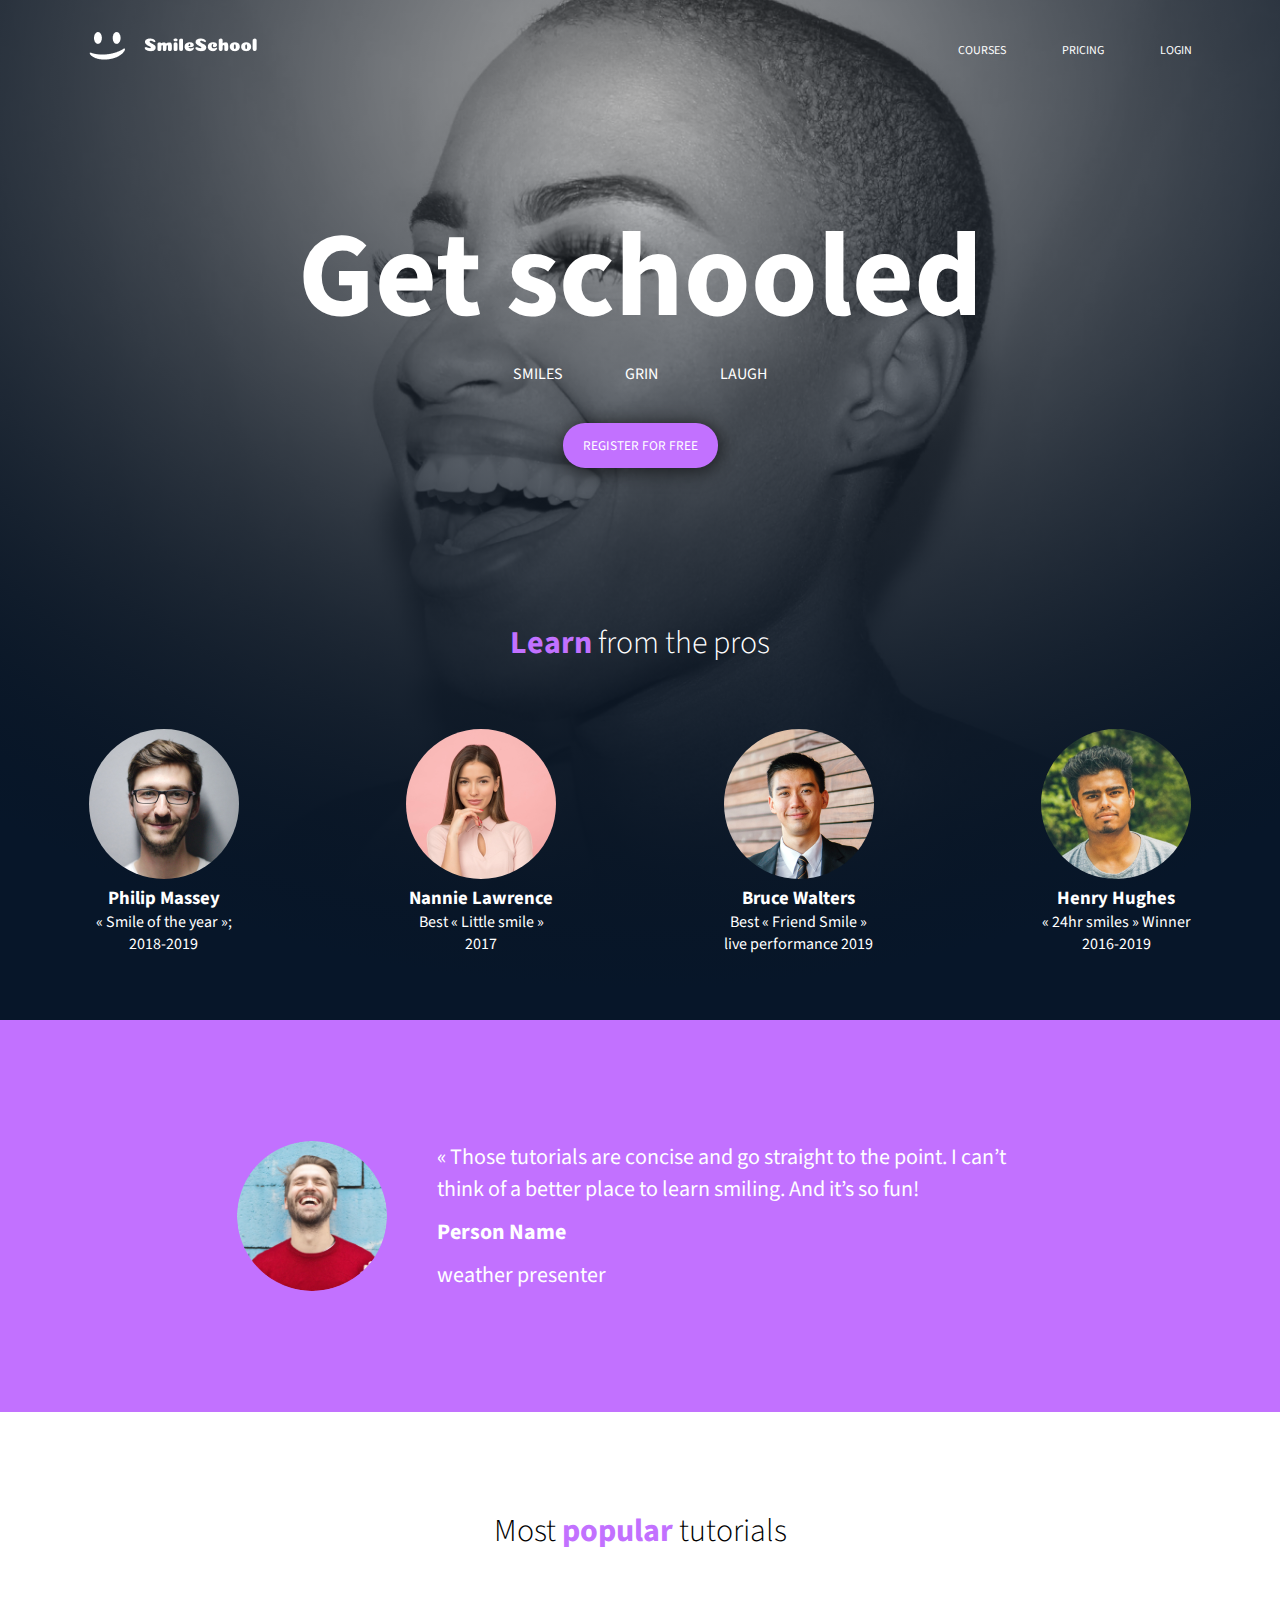
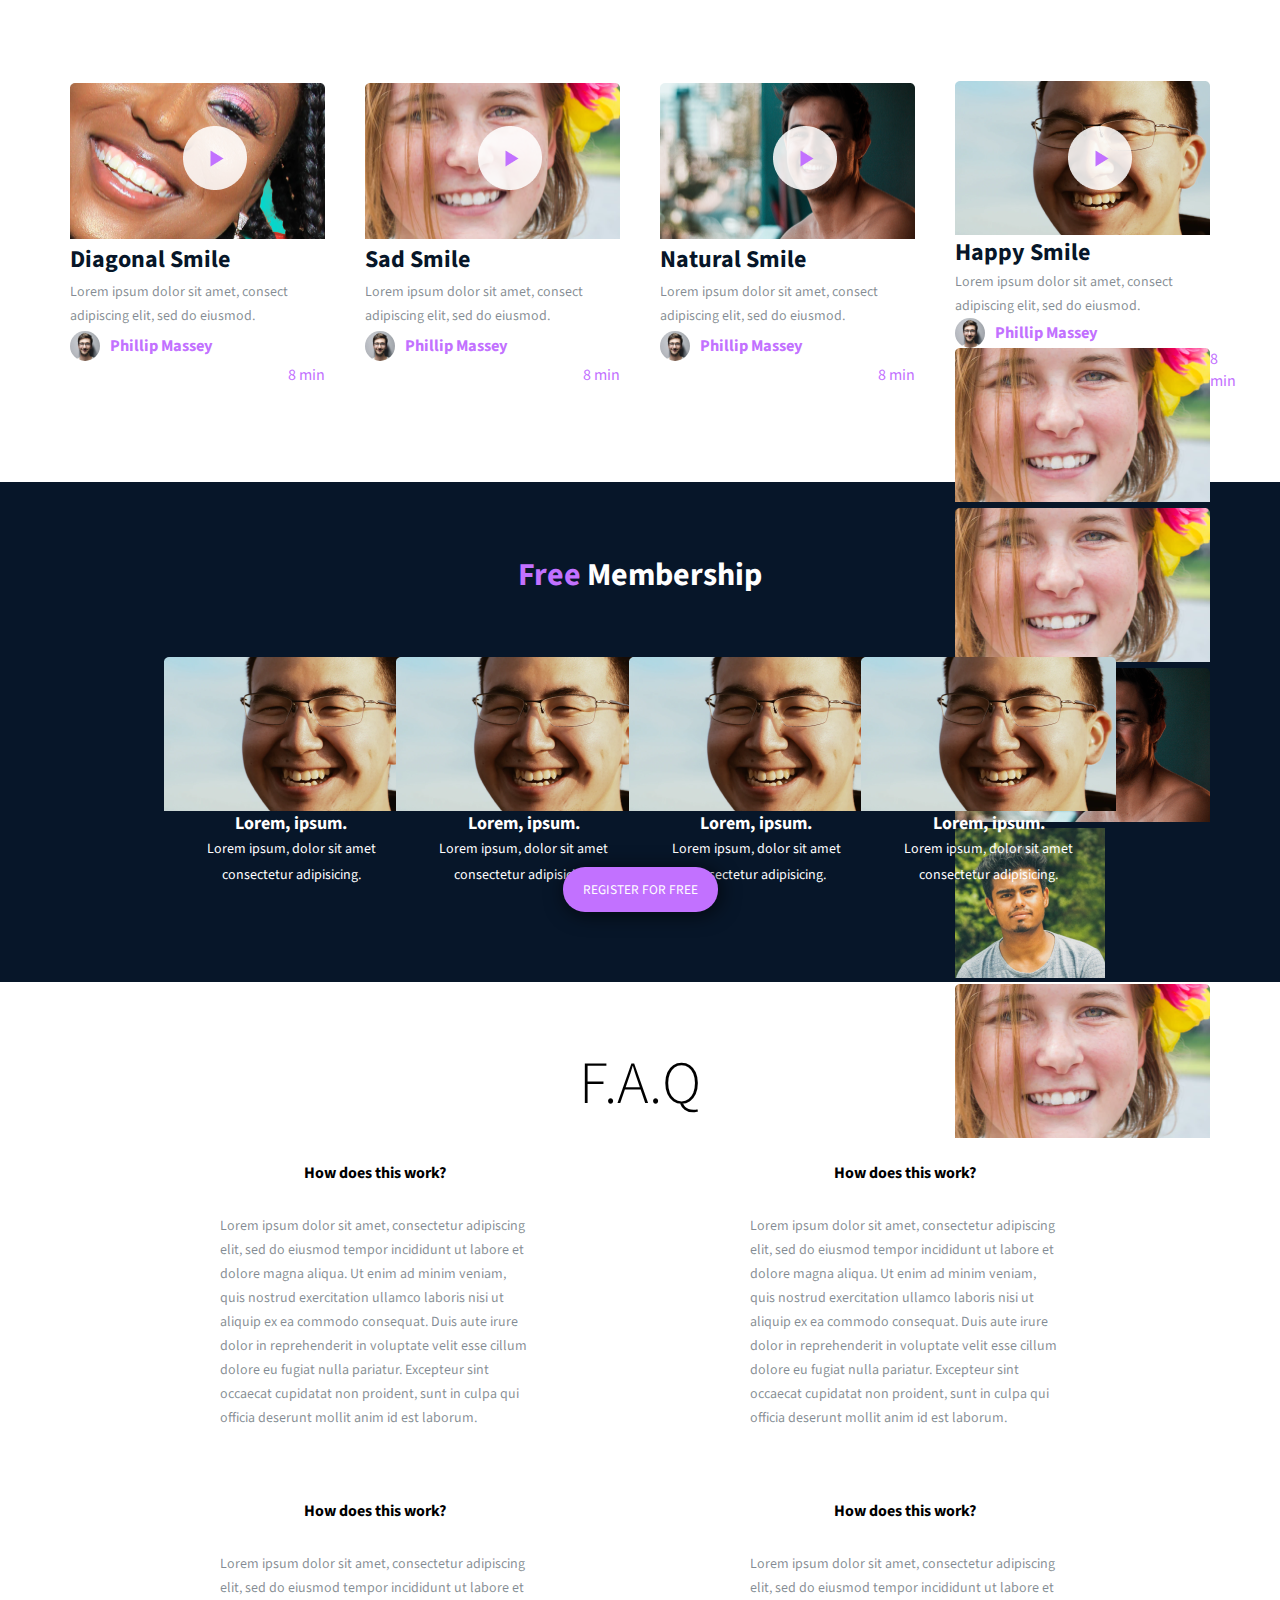
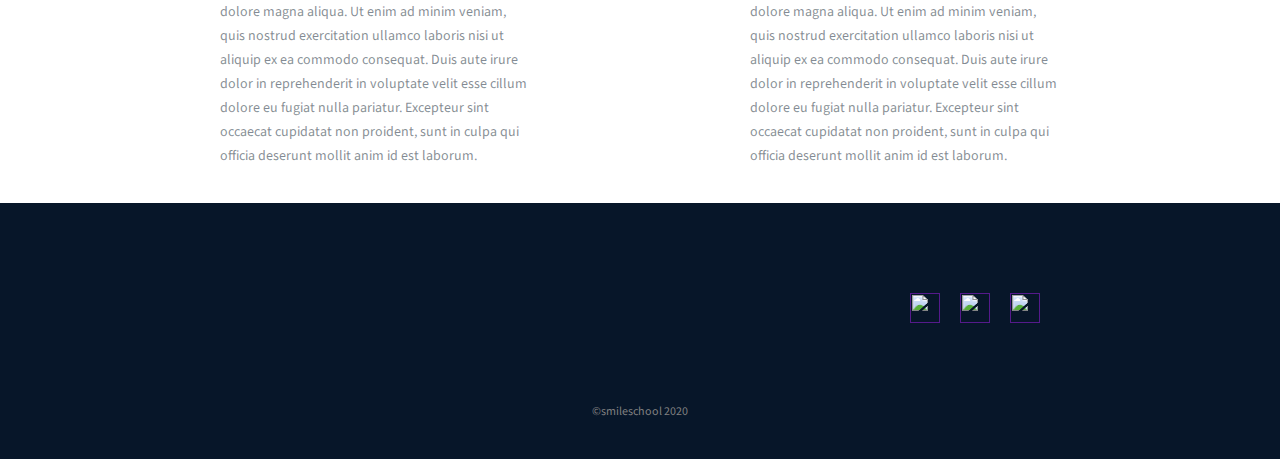
==== commit 8acf310b: "css styling" ====
--- a/css_advanced/index.html
+++ b/css_advanced/index.html
@@ -1,231 +1,333 @@
 <!DOCTYPE html>
 <html lang="en">
-<head>
-    <meta charset="UTF-8">
-    <meta http-equiv="X-UA-Compatible" content="IE=edge">
-    <meta name="viewport" content="width=device-width, initial-scale=1.0">
-    <style> @import url("https://fonts.googleapis.com/css2?family=Source+Sans+Pro:ital,wght@0,200;0,300;0,400;0,600;0,700;0,900;1,200;1,300;1,400;1,600;1,700;1,900&display=swap");
+  <head>
+    <meta charset="UTF-8" />
+    <meta http-equiv="X-UA-Compatible" content="IE=edge" />
+    <meta name="viewport" content="width=device-width, initial-scale=1.0" />
+    <style>
+      @import url("https://fonts.googleapis.com/css2?family=Source+Sans+Pro:ital,wght@0,200;0,300;0,400;0,600;0,700;0,900;1,200;1,300;1,400;1,600;1,700;1,900&display=swap");
     </style>
-    <title>SmileSchool</title>
-
-
-    <!-- Stylesheet -->
-    <link rel="stylesheet" href="/styles.css">
-</head>
-<body>
-    <!-- Header -->
-   <header>
-        <!-- Logo -->
-        <div class="logo"><a><img src="images/logo.png" alt="logo"/></a></div>
-
-        <!-- Navigation -->
-        <div class="nav">
-                <a class="nav" href="#">COURSES</a>
-                <a class="nav" href="#">PRICING</a>
-                <a class="nav" href="#">LOGIN</a>
-        </div>
-   </header> 
-
-    <!-- Main-->
+    <link rel="stylesheet" href="./styles.css" />
+    <title>Smile School</title>
+  </head>
+  <body>
+    <header>
+      <div>
+        <a href="#">
+          <img src="images/logo.png" alt="Logo" />
+        </a>
+      </div>
+      <div class="navlinks">
+        <a class="navlink" href="#">Courses</a>
+        <a class="navlink" href="#">Pricing</a>
+        <a class="navlink" href="#">Login</a>
+      </div>
+    </header>
     <main>
-        <section class="hero_section">
-            <div class="hero">
-                <h1 class="title">Get schooled</h1>
-                <p class="subtitle">SMILES GRIN LAUGH</p>
-                <button class="cta">REGISTER FOR FREE</button>
-            </div>
-
-            <div class="instructors-container">
-                <h2 class="Pros-heading">
-                    <span class="empasized">Learn</span> from the pros
-                </h2>
-                <div class="instructors">
-                    <div>
-                        <img class="instructor-avator" src="images/phillip_massey.png" alt="Phillip Massey">
-                        <h3>Phillip Massey</h3>
-                        <p class="instructor-bio"> « Smile of the year »;<br> 2018 - 2019</p>
-                    </div>
-                    <div>
-                        <img class="instructor-avator" src="images/nannie_lawrence.png" alt="Nannie Lawrence">
-                        <h3>Nannie Lawrence</h3>
-                        <p class="instructor-bio">Best « little smile » <br> 2017</p>
-                    </div>
-                    <div>
-                        <img class="instructor-avator"src="images/bruce_walters.png" alt="Bruce Walters">
-                        <h3>Bruce Walters</h3>
-                        <p class="instructor-bio">Best « Friend Smile » <br> live performance 2019</p>
-                    </div>
-                    <div>
-                        <img class="instructor-avator"src="images/henry_hughes.png" alt="Henry Hughes">
-                        <h3>Henry Hughes</h3>
-                        <p class="instructor-bio">« 24h smiles » winner <br> 2016 - 2019</p>
-                    </div>
-                </div>
-            </div>
-        </section>
-
-        <section class="testimonial">
+      <section class="hero-and-instructors">
+        <div class="hero">
+          <h1 class="title">Get schooled</h1>
+          <p class="subtitle">Smiles Grin Laugh</p>
+          <button class="cta">Register for free</button>
+        </div>
+        <div class="instructors-container">
+          <h2 class="pros-heading">
+            <span class="emphasized">Learn</span> from the pros
+          </h2>
+          <div class="instructors">
+            <div>
+              <img
+                class="instructor-avator"
+                src="images/phillip_massey.png"
+                alt="An image of Philip Massey"
+              />
+              <h3>Philip Massey</h3>
+              <p class="instructor-bio">
+                « Smile of the year »;
+                <br />
+                2018-2019
+              </p>
+            </div>
+            <div>
+              <img
+                class="instructor-avator"
+                src="images/nannie_lawrence.png"
+                alt="An image of Nannie Lawrence"
+              />
+              <h3>Nannie Lawrence</h3>
+              <p class="instructor-bio">
+                Best « Little smile »
+                <br />
+                2017
+              </p>
+            </div>
+            <div>
+              <img
+                class="instructor-avator"
+                src="images/bruce_walters.png"
+                alt="An image of Bruce Walters"
+              />
+              <h3>Bruce Walters</h3>
+              <p class="instructor-bio">
+                Best « Friend Smile »
+                <br />
+                live performance 2019
+              </p>
+            </div>
+            <div>
+              <img
+                class="instructor-avator"
+                src="images/henry_hughes.png"
+                alt="An image of Henry Hughes"
+              />
+              <h3>Henry Hughes</h3>
+              <p class="instructor-bio">
+                « 24hr smiles » Winner
+                <br />
+                2016-2019
+              </p>
+            </div>
+          </div>
+        </div>
+      </section>
+      <section class="testimonial">
+        <img
+          class="customer-avator"
+          src="images/jul_name.png"
+          alt="Happy customer"
+        />
+        <div class="quote-container">
+          <blockquote class="quote">
+            « Those tutorials are concise and go straight to the point. I can’t
+            think of a better place to learn smiling. And it’s so fun!
+          </blockquote>
+          <p class="customer-name">Person Name</p>
+          <p>weather presenter</p>
+        </div>
+      </section>
+      <section class="courses-container">
+        <h1 class="courses-heading">
+          Most <span class="emphasized">popular</span> tutorials
+        </h1>
+        <div class="courses-list">
+          <div class="course-item">
             <img
-                class="customer-avator"
-                src="images/happy_smile.png"
-                alt="Happy customer"
+              class="course-thumbnail"
+              src="images/diagonal_smile.png"
+              alt="Diagonal Smile"
             />
-            <div class="quote-container">
-                <blockquote class="quote">« Those tutorials are concise and go straight to the point. I can’t think of a better place to learn smiling. And it’s so fun!</blockquote>
-                <p class="customer-name">Person Name</p>
-                <p>weather presenter</p>
-            </div>
-        </section>
-
-        <section class="courses-container">
-            <h1 class="courses-heading">Most <span class="empasized">popular</span> tutorials</h1>
-            <div class="courses-list">
-                <div class="course-item">
-                    <img class="course-thumbnail" src="images/diagonal_smile.png" alt="Diagonal Smile">
-                    <h2>Diagonal Smile</h2>
-                    <p>Lorem ipsum dolor sit amet, consect adipiscing elit, sed do eiusmod.</p>
-                    <div class="course-tutor-container">
-                        <img class="tutor-avator" src="images/phillip_massey.png" alt="Phillip Massey">
-                        <h3>Phillip Massey</h3>
-                    </div>
-                    <div class="course-display-footer">
-                        <div>
-                            <img src="" alt="">
-                            <img src="" alt="">
-                            <img src="" alt="">
-                            <img src="" alt="">
-                            <img src="" alt="">
-                        </div>
-                        <p>8 min</p>
-                    </div>
-                </div>
-                <div class="course-item">
-                    <img class="course-thumbnail"src="images/sad_smile.png" alt="Sad Smile">
-                    <h2 class="course-title">Sad Smile</h2>
-                    <p>Lorem ipsum dolor sit amet, consect adipiscing elit, sed do eiusmod.</p>
-                    <div class="course-tutor-container">
-                        <img class="tutor-avator" src="images/phillip_massey.png" alt="Phillip Massey">
-                        <h3>Phillip Massey</h3>
-                    </div>
-                    <div class="course-display-footer">
-                        <div>
-                            <img src="" alt="">
-                            <img src="" alt="">
-                            <img src="" alt="">
-                            <img src="" alt="">
-                            <img src="" alt="">
-                        </div>
-                        <p>8 min</p>
-                    </div>
-                </div>
-                <div class="video_item">
-                    <img src="images/natural_smile.png" alt="Natural Smile">
-                    <h2>Natural Smile</h2>
-                    <p>Lorem ipsum dolor sit amet, consect adipiscin    g elit, sed do eiusmod.</p>
-                    <div class="author_block">
-                        <img src="images/phillip_massey.png" alt="Phillip Massey">
-                        <h3>Phillip Massey</h3>
-                    </div>
-                    <div class="author_rating">
-                        <div class="author_rating_images">
-                            <img src="" alt="">
-                            <img src="" alt="">
-                            <img src="" alt="">
-                            <img src="" alt="">
-                            <img src="" alt="">
-                        </div>
-                        <p>8 min</p>
-                    </div>
-                </div>
-                <div class="video_item">
-                    <img src="images/happy_smile.png" alt="Happy Smile">
-                    <h2>Happy Smile</h2>
-                    <p>Lorem ipsum dolor sit amet, consect adipiscing elit, sed do eiusmod.</p>
-                    <div class="author_block">
-                        <img src="images/phillip_massey.png" alt="Phillip Massey">
-                        <h3>Phillip Massey</h3>
-                    </div>
-                    <div class="author_rating">
-                        <div class="author_rating_images">
-                            <img src="" alt="">
-                            <img src="" alt="">
-                            <img src="" alt="">
-                            <img src="" alt="">
-                            <img src="" alt="">
-                        </div>
-                        <p>8 min</p>
-                    </div>
-                </div>
-            </div>
-        </section>
-
-        <section class="membership">
-            <h1>Free membership</h1>
-            <div class="membership_items">
-                <div class="membership_items_object">
-                    <img src="images/logo.png alt="Smile Logo">
-                    <h2>Lorem Ipsum</h2>
-                    <p>Lorem ipsum dolor sit amet, consectetur adipiscing elit.</p>
-                </div>
-                <div class="membership_items_object">
-                    <img src="images/logo.png" alt="Smile Logo">
-                    <h2>Lorem Ipsum</h2>
-                    <p>Lorem ipsum dolor sit amet, consectetur adipiscing elit.</p>
-                </div>
-                <div class="membership_items_object">
-                    <img src="images/logo.png" alt="Smile Logo">
-                    <h2>Lorem Ipsum</h2>
-                    <p>Lorem ipsum dolor sit amet, consectetur adipiscing elit.</p>
-                </div>
-                <div class="membership_items_object">
-                    <img src="images/logo.png" alt="Smile Logo">
-                    <h2>Lorem Ipsum</h2>
-                    <p>Lorem ipsum dolor sit amet, consectetur adipiscing elit.</p>
-                </div>
-            </div>
-            <button>REGISTER FOR FREE</button>
-        </section>
-
-        <section class="FAQ">
-            <h1>F.A.Q.</h1>
-            <div class="row_block">
-                <div class="item_block">
-                    <h2>How does this work?</h2>
-                    <p>Lorem ipsum dolor sit amet, consectetur adipiscing elit, sed do eiusmod tempor incididunt ut labore et dolore magna aliqua. Ut enim ad minim veniam, quis nostrud exercitation ullamco laboris nisi ut aliquip ex ea commodo consequat. Duis aute irure dolor in reprehenderit in voluptate velit esse cillum dolore eu fugiat nulla pariatur. Excepteur sint occaecat cupidatat non proident, sunt in culpa qui officia deserunt mollit anim id est laborum.</p>
-                </div>
-                <div class="item_block">
-                    <h2>How does this work?</h2>
-                    <p>Lorem ipsum dolor sit amet, consectetur adipiscing elit, sed do eiusmod tempor incididunt ut labore et dolore magna aliqua. Ut enim ad minim veniam, quis nostrud exercitation ullamco laboris nisi ut aliquip ex ea commodo consequat. Duis aute irure dolor in reprehenderit in voluptate velit esse cillum dolore eu fugiat nulla pariatur. Excepteur sint occaecat cupidatat non proident, sunt in culpa qui officia deserunt mollit anim id est laborum.</p>
-                </div>
-            </div>
-            <div class="row_block">
-                <div class="item_block">
-                    <h2>How does this work?</h2>
-                    <p>Lorem ipsum dolor sit amet, consectetur adipiscing elit, sed do eiusmod tempor incididunt ut labore et dolore magna aliqua. Ut enim ad minim veniam, quis nostrud exercitation ullamco laboris nisi ut aliquip ex ea commodo consequat. Duis aute irure dolor in reprehenderit in voluptate velit esse cillum dolore eu fugiat nulla pariatur. Excepteur sint occaecat cupidatat non proident, sunt in culpa qui officia deserunt mollit anim id est laborum.</p>
-                </div>
-                <div class="item_block">
-                    <h2>How does this work?</h2>
-                    <p>Lorem ipsum dolor sit amet, consectetur adipiscing elit, sed do eiusmod tempor incididunt ut labore et dolore magna aliqua. Ut enim ad minim veniam, quis nostrud exercitation ullamco laboris nisi ut aliquip ex ea commodo consequat. Duis aute irure dolor in reprehenderit in voluptate velit esse cillum dolore eu fugiat nulla pariatur. Excepteur sint occaecat cupidatat non proident, sunt in culpa qui officia deserunt mollit anim id est laborum.</p>
-                </div>
-            </div>
-        </section>
+            <h2 class="course-title">Diagonal Smile</h2>
+            <p class="course-description">
+              Lorem ipsum dolor sit amet, consect adipiscing elit, sed do
+              eiusmod.
+            </p>
+            <div class="course-tutor-container">
+              <img class="tutor-avator" src="images/phillip_massey.png" />
+              <h3>Phillip Massey</h3>
+            </div>
+            <div class="course-display-footer">
+              <div>
+                <img src="./assets/png/Star_2.png" alt="" />
+                <img src="./assets/png/Star_2.png" alt="" />
+                <img src="./assets/png/Star_2.png" alt="" />
+                <img src="./assets/png/Star_2.png" alt="" />
+                <img src="./assets/png/Star_5.png" alt="" />
+              </div>
+              <p>8 min</p>
+            </div>
+          </div>
+          <div class="course-item">
+            <img
+              class="course-thumbnail"
+              src="images/sad_smile.png"
+              alt="Sad smile"
+            />
+            <h2 class="course-title">Sad Smile</h2>
+            <p class="course-description">
+              Lorem ipsum dolor sit amet, consect adipiscing elit, sed do
+              eiusmod.
+            </p>
+            <div class="course-tutor-container">
+              <img class="tutor-avator" src="images/phillip_massey.png" />
+              <h3>Phillip Massey</h3>
+            </div>
+            <div class="course-display-footer">
+              <div>
+                <img src="./assets/png/Star_2.png" alt="" />
+                <img src="./assets/png/Star_2.png" alt="" />
+                <img src="./assets/png/Star_2.png" alt="" />
+                <img src="./assets/png/Star_2.png" alt="" />
+                <img src="./assets/png/Star_5.png" alt="" />
+              </div>
+              <p>8 min</p>
+            </div>
+          </div>
+          <div class="course-item">
+            <img
+              class="course-thumbnail"
+              src="images/natural_smile.png"
+              alt="Natural Smile"
+            />
+            <h2 class="course-title">Natural Smile</h2>
+            <p class="course-description">
+              Lorem ipsum dolor sit amet, consect adipiscing elit, sed do
+              eiusmod.
+            </p>
+            <div class="course-tutor-container">
+              <img class="tutor-avator" src="images/phillip_massey.png" />
+              <h3>Phillip Massey</h3>
+            </div>
+            <div class="course-display-footer">
+              <div>
+                <img src="./assets/png/Star_2.png" alt="" />
+                <img src="./assets/png/Star_2.png" alt="" />
+                <img src="./assets/png/Star_2.png" alt="" />
+                <img src="./assets/png/Star_2.png" alt="" />
+                <img src="./assets/png/Star_5.png" alt="" />
+              </div>
+              <p>8 min</p>
+            </div>
+          </div>
+          <div class="course-item">
+            <img
+              class="course-thumbnail"
+              src="images/happy_smile.png"
+              alt=""
+            />
+            <h2 class="course-title">Happy Smile</h2>
+            <p class="course-description">
+              Lorem ipsum dolor sit amet, consect adipiscing elit, sed do
+              eiusmod.
+            </p>
+            <div class="course-tutor-container">
+              <img class="tutor-avator" src="images/phillip_massey.png" />
+              <h3>Phillip Massey</h3>
+            </div>
+            <div class="course-display-footer">
+              <div>
+                <img src="images/sad_smile.png" alt="" />
+                <img src="images/sad_smile.png" alt="" />
+                <img src="images/natural_smile.png" alt="" />
+                <img src="images/henry_hughes.png" alt="" />
+                <img src="images/sad_smile.png" alt="" />
+              </div>
+              <p>8 min</p>
+            </div>
+          </div>
+        </div>
+      </section>
+      <section class="membership-container">
+        <h1 class="membership-titles">
+          <span class="emphasized">Free</span> Membership
+        </h1>
+        <div class="membership-points">
+          <div class="membership-point">
+            <img src="images/happy_smile.png" alt="Smile" />
+            <h1 class="membership-point-title">Lorem, ipsum.</h1>
+            <p class="membership-point-description">
+              Lorem ipsum, dolor sit amet consectetur adipisicing.
+            </p>
+          </div>
+          <div class="membership-point">
+            <img src="images/happy_smile.png" alt="Smile" />
+            <h1 class="membership-point-title">Lorem, ipsum.</h1>
+            <p class="membership-point-description">
+              Lorem ipsum, dolor sit amet consectetur adipisicing.
+            </p>
+          </div>
+          <div class="membership-point">
+            <img src="images/happy_smile.png" alt="Smile" />
+            <h1 class="membership-point-title">Lorem, ipsum.</h1>
+            <p class="membership-point-description">
+              Lorem ipsum, dolor sit amet consectetur adipisicing.
+            </p>
+          </div>
+          <div class="membership-point">
+            <img src="images/happy_smile.png" alt="Smile" />
+            <h1 class="membership-point-title">Lorem, ipsum.</h1>
+            <p class="membership-point-description">
+              Lorem ipsum, dolor sit amet consectetur adipisicing.
+            </p>
+          </div>
+        </div>
+        <button class="cta">Register for free</button>
+      </section>
+      <section>
+        <h1 class="faq-section-heading">F.A.Q</h1>
+        <div>
+          <div class="faq-row">
+            <div class="faq">
+              <h2 class="faq-question">How does this work?</h2>
+              <p class="faq-answer">
+                Lorem ipsum dolor sit amet, consectetur adipiscing elit, sed do
+                eiusmod tempor incididunt ut labore et dolore magna aliqua. Ut
+                enim ad minim veniam, quis nostrud exercitation ullamco laboris
+                nisi ut aliquip ex ea commodo consequat. Duis aute irure dolor
+                in reprehenderit in voluptate velit esse cillum dolore eu fugiat
+                nulla pariatur. Excepteur sint occaecat cupidatat non proident,
+                sunt in culpa qui officia deserunt mollit anim id est laborum.
+              </p>
+            </div>
+            <div class="faq">
+              <h2 class="faq-question">How does this work?</h2>
+              <p class="faq-answer">
+                Lorem ipsum dolor sit amet, consectetur adipiscing elit, sed do
+                eiusmod tempor incididunt ut labore et dolore magna aliqua. Ut
+                enim ad minim veniam, quis nostrud exercitation ullamco laboris
+                nisi ut aliquip ex ea commodo consequat. Duis aute irure dolor
+                in reprehenderit in voluptate velit esse cillum dolore eu fugiat
+                nulla pariatur. Excepteur sint occaecat cupidatat non proident,
+                sunt in culpa qui officia deserunt mollit anim id est laborum.
+              </p>
+            </div>
+          </div>
+          <div class="faq-row">
+            <div class="faq">
+              <h2 class="faq-question">How does this work?</h2>
+              <p class="faq-answer">
+                Lorem ipsum dolor sit amet, consectetur adipiscing elit, sed do
+                eiusmod tempor incididunt ut labore et dolore magna aliqua. Ut
+                enim ad minim veniam, quis nostrud exercitation ullamco laboris
+                nisi ut aliquip ex ea commodo consequat. Duis aute irure dolor
+                in reprehenderit in voluptate velit esse cillum dolore eu fugiat
+                nulla pariatur. Excepteur sint occaecat cupidatat non proident,
+                sunt in culpa qui officia deserunt mollit anim id est laborum.
+              </p>
+            </div>
+            <div class="faq">
+              <h2 class="faq-question">How does this work?</h2>
+              <p class="faq-answer">
+                Lorem ipsum dolor sit amet, consectetur adipiscing elit, sed do
+                eiusmod tempor incididunt ut labore et dolore magna aliqua. Ut
+                enim ad minim veniam, quis nostrud exercitation ullamco laboris
+                nisi ut aliquip ex ea commodo consequat. Duis aute irure dolor
+                in reprehenderit in voluptate velit esse cillum dolore eu fugiat
+                nulla pariatur. Excepteur sint occaecat cupidatat non proident,
+                sunt in culpa qui officia deserunt mollit anim id est laborum.
+              </p>
+            </div>
+          </div>
+        </div>
+      </section>
+      <footer>
+        <div>
+          <div class="logo-icons-row">
+            <img src="./assets/svg/logo.svg" alt="" />
+            <div class="icons">
+              <a href=""
+                ><img class="icon" src="./assets/svg/facebook.svg" alt=""
+              /></a>
+              <a href=""
+                ><img class="icon" src="./assets/svg/twitter.svg" alt=""
+              /></a>
+              <a href=""
+                ><img class="icon" src="./assets/svg/instagram.svg" alt=""
+              /></a>
+            </div>
+          </div>
+          <p class="copyright-text">©smileschool 2020</p>
+        </div>
+      </footer>
     </main>
-
-    <!-- Footer -->
-    <footer>
-        <div class="footer_container">
-            <div class="row_block">
-                <img src="images/logo.png" alt="SmileSchool">
-                <div class="social_links">
-                    <a href=""><img src="" alt="Facebook"></a>
-                    <a href=""><img src="" alt="Twitter"></a>
-                    <a href=""><img src="" alt="Instagram"></a>
-                </div>
-                <div>
-                    <p>&#169smileschool 2020</p>
-                </div>
-            </div>
-        </div>
-    </footer>
-</body>
+  </body>
 </html>--- a/css_advanced/styles.css
+++ b/css_advanced/styles.css
@@ -0,0 +1,330 @@
+* {
+    padding: 0;
+    margin: 0;
+    box-sizing: border-box;
+    font-family: "Source Sans Pro", sans-serif;
+  }
+  
+  h1,
+  h2,
+  h3 {
+    text-align: center;
+  }
+  
+  body::before {
+    content: "";
+    position: absolute;
+    top: 0;
+    left: 0;
+    width: 100%;
+    height: 1041px;
+    z-index: -2;
+    background-image: url("images/background.png");
+    background-size: cover;
+    filter: grayscale(100%);
+  }
+  
+  header::before {
+    content: "";
+    position: absolute;
+    top: 0;
+    left: 0;
+    width: 100%;
+    height: 1041px;
+    z-index: -1;
+    background: radial-gradient(
+      85.9% 85.9% at 50% 9.17%,
+      rgba(41, 48, 61, 0.0001) 0%,
+      #071629 100%
+    );
+  }
+  
+  .navlinks {
+    width: 234px;
+    display: flex;
+    justify-content: space-between;
+  }
+  
+  .navlink {
+    text-transform: uppercase;
+    text-decoration: none;
+    color: white;
+    font-size: 12px;
+  }
+  
+  header {
+    display: flex;
+    justify-content: space-between;
+    max-width: 1103px;
+    margin: 0px auto;
+    align-items: center;
+    height: 21px;
+    color: white;
+    padding-top: 50px;
+  }
+  
+  .hero-and-instructors {
+    height: 970px;
+  }
+  
+  .subtitle {
+    text-transform: uppercase;
+    font-size: 16px;
+    word-spacing: 59px;
+    margin-bottom: 38px;
+  }
+  
+  .cta {
+    background-color: #c271ff;
+    border: none;
+    padding: 13px 20px;
+    border-radius: 22px;
+    box-shadow: rgb(0, 0, 0, 0.7) 2px 2px 20px;
+    text-transform: uppercase;
+    color: white;
+  }
+  
+  .instructors-container {
+    margin-top: 10px;
+    height: 335px;
+    display: flex;
+    flex-direction: column;
+    justify-content: space-between;
+    color: white;
+  }
+  
+  .pros-heading {
+    font-size: 32px;
+    font-weight: 300;
+  }
+  
+  .emphasized {
+    color: #c271ff;
+    font-weight: bold;
+  }
+  
+  .instructors {
+    width: 100%;
+    max-width: 1103px;
+    margin: 0 auto;
+    display: flex;
+    justify-content: space-between;
+  }
+  
+  .instructor-avator {
+    height: 150px;
+    width: 150px;
+    border-radius: 50%;
+  }
+  
+  .instructor-bio {
+    text-align: center;
+  }
+  
+  .hero {
+    height: 560px;
+    display: flex;
+    align-items: center;
+    justify-content: center;
+    flex-direction: column;
+    color: white;
+  }
+  
+  .title {
+    font-family: "Source Sans Pro";
+    font-style: normal;
+    font-weight: 700;
+    font-size: 120px;
+  }
+  
+  .testimonial {
+    height: 392px;
+    background-color: #c271ff;
+    display: flex;
+    align-items: center;
+    justify-content: center;
+    padding: 0px 237px;
+    color: white;
+  }
+  
+  .customer-avator {
+    border-radius: 50%;
+    height: 150px;
+    margin-right: 50px;
+  }
+  
+  .quote-container {
+    height: 150px;
+    display: flex;
+    flex-direction: column;
+    justify-content: space-between;
+    font-size: 22px;
+  }
+  
+  .customer-name {
+    font-weight: bold;
+  }
+  
+  .courses-container {
+    height: 670px;
+    display: flex;
+    flex-direction: column;
+    justify-content: space-evenly;
+  }
+  
+  .courses-heading {
+    font-size: 32px;
+    font-weight: 300;
+  }
+  
+  .courses-list {
+    display: flex;
+    justify-content: center;
+  }
+  
+  .course-item {
+    width: 255px;
+    height: 335px;
+    display: flex;
+    margin: 0 20px;
+    flex-direction: column;
+    justify-content: space-between;
+  }
+  
+  .course-item::before {
+    content: url("images/play_button.png");
+    height: 30px;
+    width: 30px;
+    position: relative;
+    top: 75px;
+    left: 113px;
+  }
+  
+  .course-title {
+    text-align: left;
+    color: #071629;
+  }
+  
+  .course-thumbnail {
+    width: 255px;
+    height: 156px;
+    border-radius: 3px 3px 0 0;
+  }
+  
+  .course-description {
+    font-size: 14px;
+    color: rgba(7, 22, 41, 0.501584);
+    line-height: 24px;
+  }
+  
+  .course-tutor-container {
+    display: flex;
+    align-items: center;
+    color: #c271ff;
+    font-size: 14px;
+  }
+  
+  .tutor-avator {
+    width: 30px;
+    height: 30px;
+    border-radius: 50%;
+    margin-right: 10px;
+  }
+  
+  .course-display-footer {
+    display: flex;
+    justify-content: space-between;
+    color: #c271ff;
+  }
+  
+  .membership-container {
+    background-color: #071629;
+    color: white;
+    height: 500px;
+    display: flex;
+    flex-direction: column;
+    justify-content: space-between;
+    align-items: center;
+    padding: 70px 185px;
+  }
+  
+  .membership-points {
+    width: 100%;
+    display: flex;
+    justify-content: space-between;
+  }
+  
+  .membership-point {
+    height: 151px;
+    width: 212px;
+    display: flex;
+    flex-direction: column;
+    justify-content: space-between;
+    align-items: center;
+    text-align: center;
+  }
+  
+  .membership-point-title {
+    font-size: 18px;
+  }
+  
+  .membership-point-description {
+    line-height: 26px;
+    font-size: 14px;
+  }
+  
+  .faq-section-heading {
+    font-size: 60px;
+    font-weight: 300;
+    margin-top: 60px;
+  }
+  
+  .faq-row {
+    display: flex;
+    padding: 0px 110px;
+  }
+  
+  .faq {
+    width: 50%;
+    padding: 35px 110px;
+  }
+  
+  .faq-question {
+    font-size: 16px;
+    font-weight: 700;
+    margin-bottom: 30px;
+  }
+  
+  .faq-answer {
+    font-size: 14px;
+    line-height: 24px;
+    color: #07162980;
+  }
+  
+  footer {
+    background-color: #071629;
+    padding: 90px 240px 39px;
+  }
+  
+  .logo-icons-row {
+    display: flex;
+    justify-content: space-between;
+  }
+  
+  .icons {
+    display: flex;
+    width: 130px;
+    justify-content: space-between;
+  }
+  
+  .icon {
+    height: 30px;
+    width: 30px;
+  }
+  
+  .copyright-text {
+    margin-top: 74px;
+    color: gray;
+    font-size: 12px;
+    text-align: center;
+  }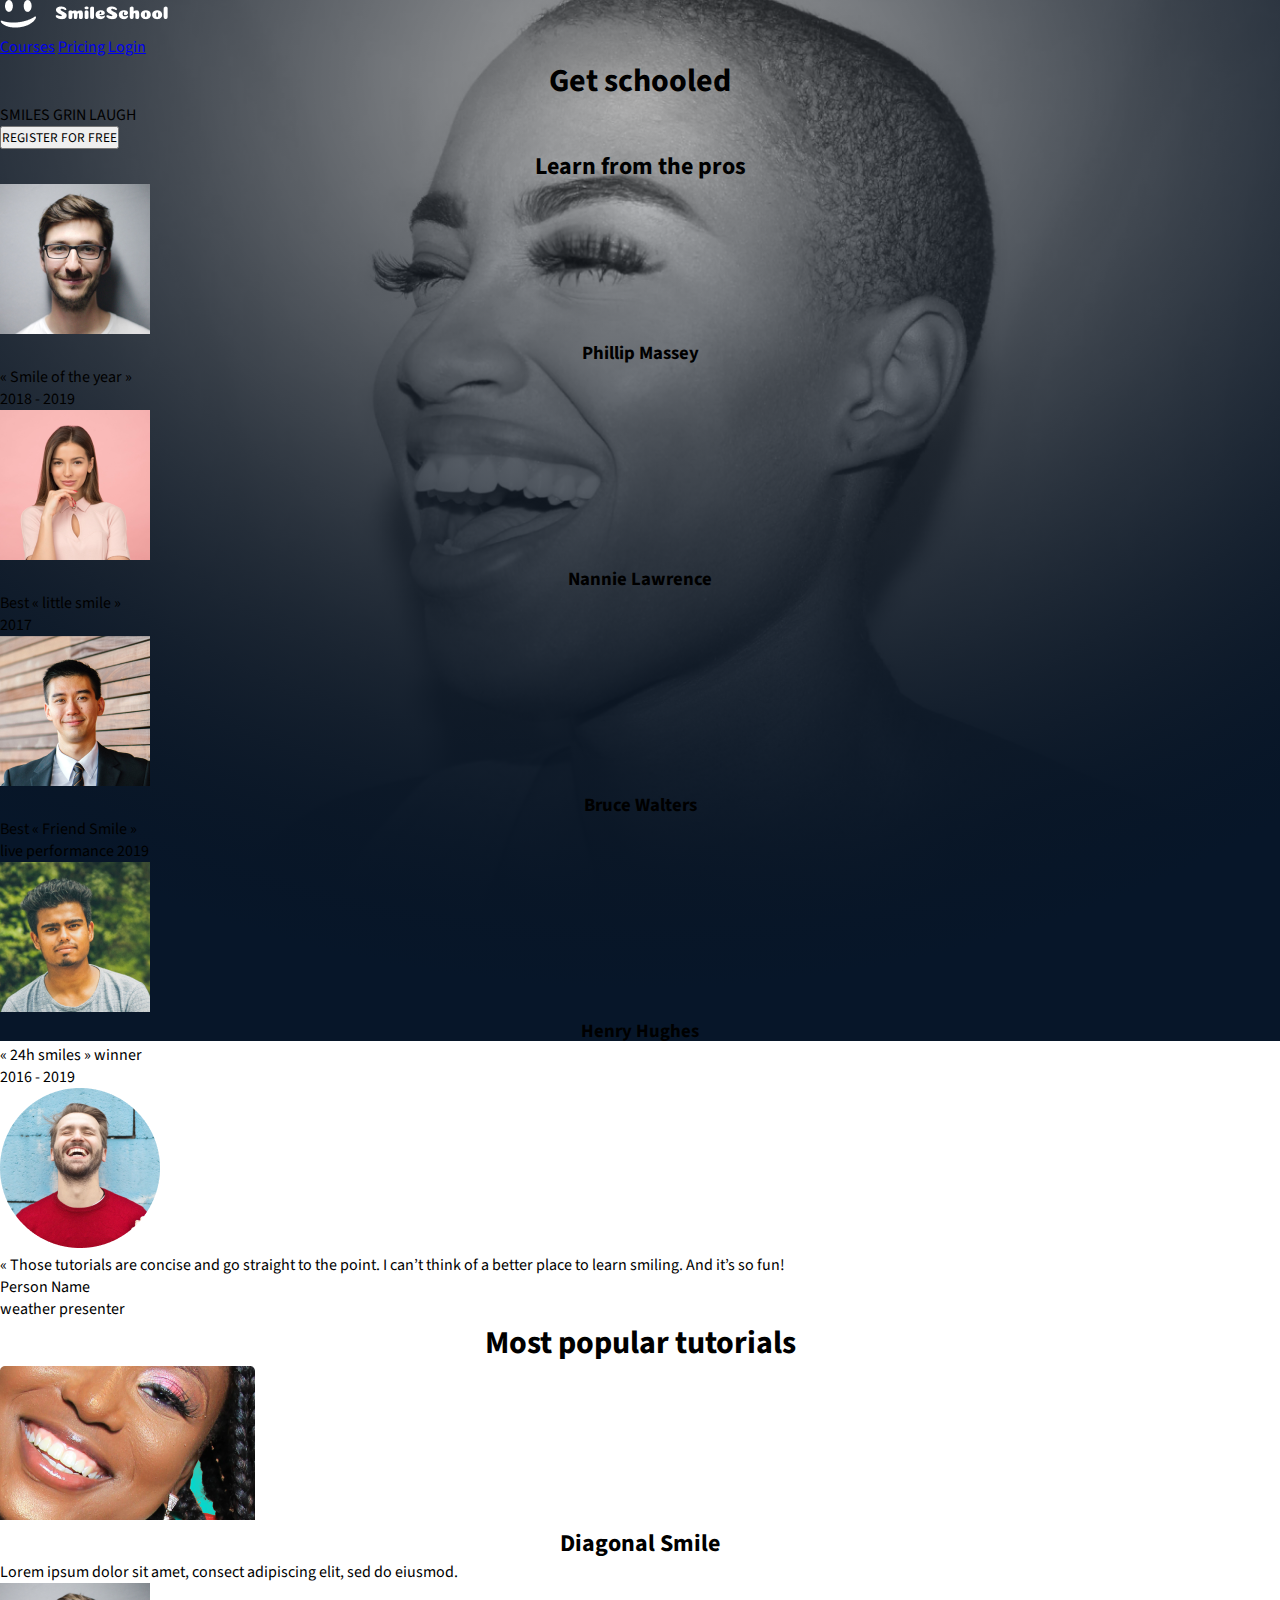
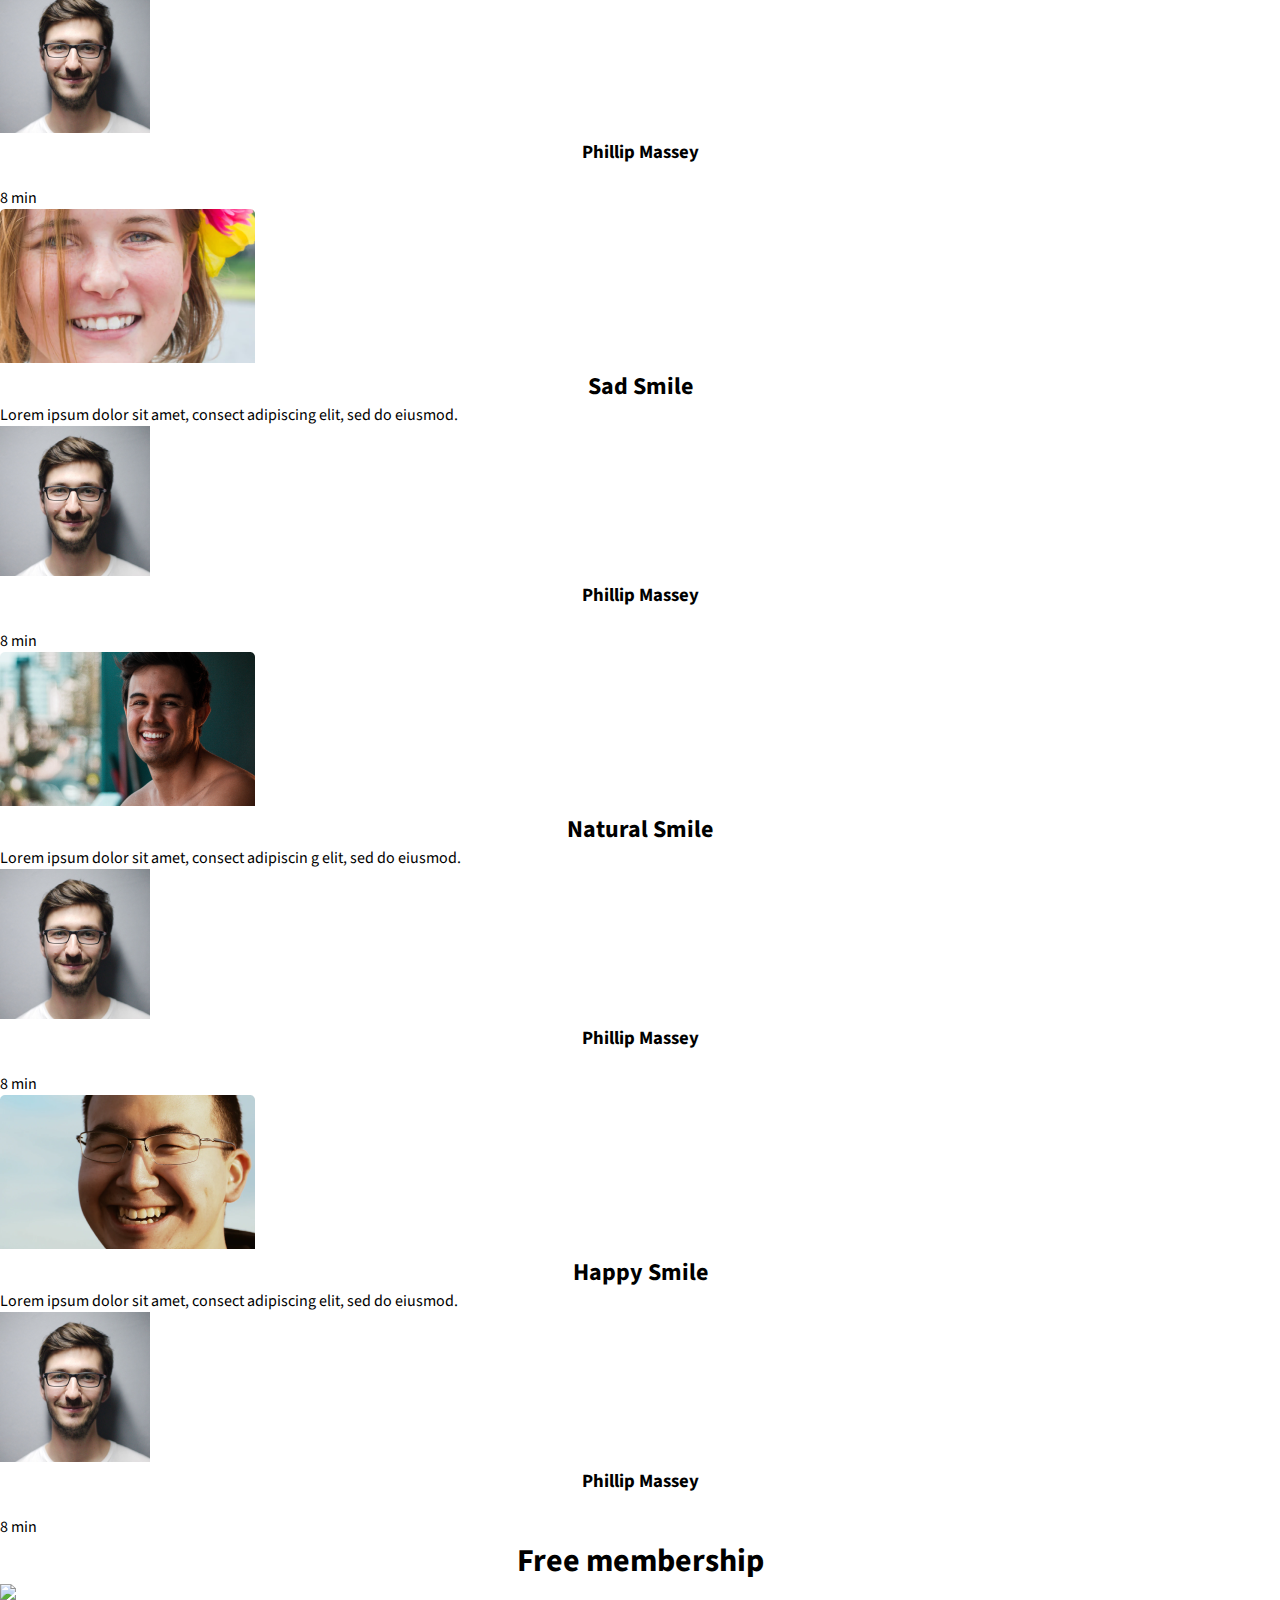
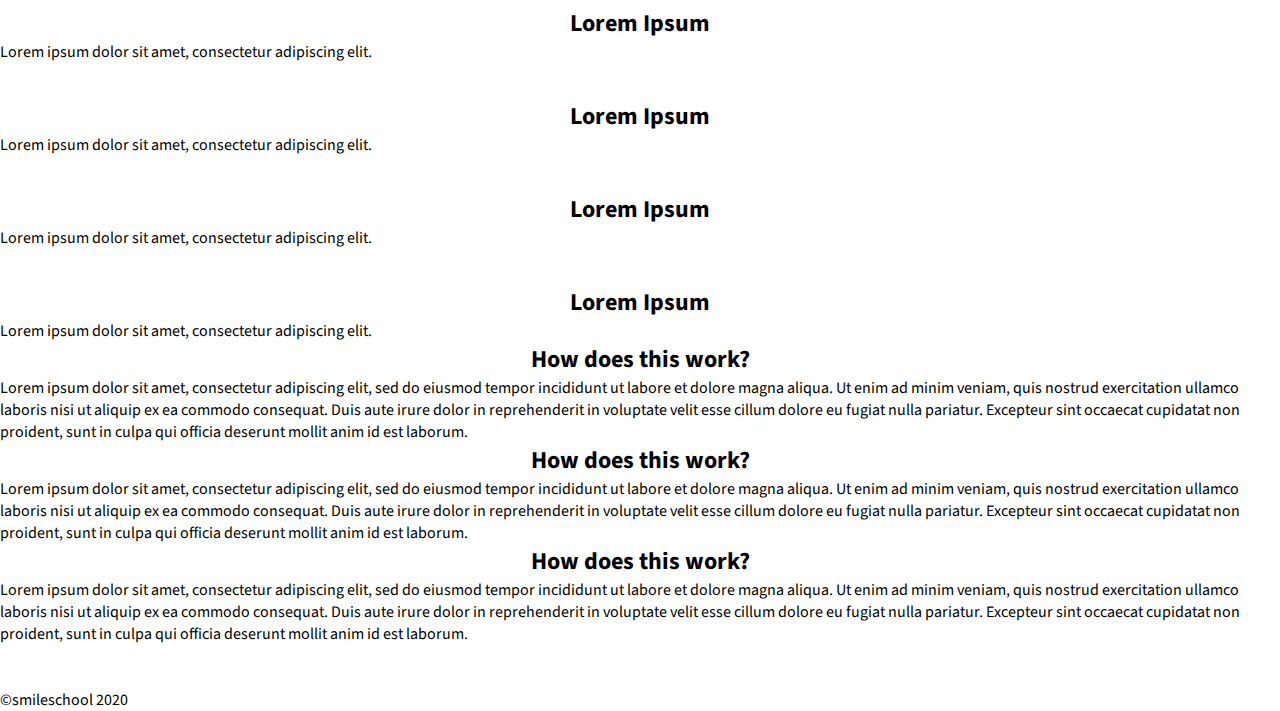
==== commit 6af31cdb: ""Merge conflict in styles.css: conflicting changes to .nav, .navlink, and .hero_section/.hero-and-in" ====
--- a/css_advanced/index.html
+++ b/css_advanced/index.html
@@ -24,249 +24,157 @@
       </div>
     </header>
     <main>
-      <section class="hero-and-instructors">
-        <div class="hero">
-          <h1 class="title">Get schooled</h1>
-          <p class="subtitle">Smiles Grin Laugh</p>
-          <button class="cta">Register for free</button>
-        </div>
-        <div class="instructors-container">
-          <h2 class="pros-heading">
-            <span class="emphasized">Learn</span> from the pros
-          </h2>
-          <div class="instructors">
-            <div>
-              <img
-                class="instructor-avator"
-                src="images/phillip_massey.png"
-                alt="An image of Philip Massey"
-              />
-              <h3>Philip Massey</h3>
-              <p class="instructor-bio">
-                « Smile of the year »;
-                <br />
-                2018-2019
-              </p>
-            </div>
-            <div>
-              <img
-                class="instructor-avator"
-                src="images/nannie_lawrence.png"
-                alt="An image of Nannie Lawrence"
-              />
-              <h3>Nannie Lawrence</h3>
-              <p class="instructor-bio">
-                Best « Little smile »
-                <br />
-                2017
-              </p>
-            </div>
-            <div>
-              <img
-                class="instructor-avator"
-                src="images/bruce_walters.png"
-                alt="An image of Bruce Walters"
-              />
-              <h3>Bruce Walters</h3>
-              <p class="instructor-bio">
-                Best « Friend Smile »
-                <br />
-                live performance 2019
-              </p>
-            </div>
-            <div>
-              <img
-                class="instructor-avator"
-                src="images/henry_hughes.png"
-                alt="An image of Henry Hughes"
-              />
-              <h3>Henry Hughes</h3>
-              <p class="instructor-bio">
-                « 24hr smiles » Winner
-                <br />
-                2016-2019
-              </p>
-            </div>
-          </div>
-        </div>
-      </section>
-      <section class="testimonial">
-        <img
-          class="customer-avator"
-          src="images/jul_name.png"
-          alt="Happy customer"
-        />
-        <div class="quote-container">
-          <blockquote class="quote">
-            « Those tutorials are concise and go straight to the point. I can’t
-            think of a better place to learn smiling. And it’s so fun!
-          </blockquote>
-          <p class="customer-name">Person Name</p>
-          <p>weather presenter</p>
-        </div>
-      </section>
-      <section class="courses-container">
-        <h1 class="courses-heading">
-          Most <span class="emphasized">popular</span> tutorials
-        </h1>
-        <div class="courses-list">
-          <div class="course-item">
-            <img
-              class="course-thumbnail"
-              src="images/diagonal_smile.png"
-              alt="Diagonal Smile"
-            />
-            <h2 class="course-title">Diagonal Smile</h2>
-            <p class="course-description">
-              Lorem ipsum dolor sit amet, consect adipiscing elit, sed do
-              eiusmod.
-            </p>
-            <div class="course-tutor-container">
-              <img class="tutor-avator" src="images/phillip_massey.png" />
-              <h3>Phillip Massey</h3>
-            </div>
-            <div class="course-display-footer">
-              <div>
-                <img src="./assets/png/Star_2.png" alt="" />
-                <img src="./assets/png/Star_2.png" alt="" />
-                <img src="./assets/png/Star_2.png" alt="" />
-                <img src="./assets/png/Star_2.png" alt="" />
-                <img src="./assets/png/Star_5.png" alt="" />
-              </div>
-              <p>8 min</p>
-            </div>
-          </div>
-          <div class="course-item">
-            <img
-              class="course-thumbnail"
-              src="images/sad_smile.png"
-              alt="Sad smile"
-            />
-            <h2 class="course-title">Sad Smile</h2>
-            <p class="course-description">
-              Lorem ipsum dolor sit amet, consect adipiscing elit, sed do
-              eiusmod.
-            </p>
-            <div class="course-tutor-container">
-              <img class="tutor-avator" src="images/phillip_massey.png" />
-              <h3>Phillip Massey</h3>
-            </div>
-            <div class="course-display-footer">
-              <div>
-                <img src="./assets/png/Star_2.png" alt="" />
-                <img src="./assets/png/Star_2.png" alt="" />
-                <img src="./assets/png/Star_2.png" alt="" />
-                <img src="./assets/png/Star_2.png" alt="" />
-                <img src="./assets/png/Star_5.png" alt="" />
-              </div>
-              <p>8 min</p>
-            </div>
-          </div>
-          <div class="course-item">
-            <img
-              class="course-thumbnail"
-              src="images/natural_smile.png"
-              alt="Natural Smile"
-            />
-            <h2 class="course-title">Natural Smile</h2>
-            <p class="course-description">
-              Lorem ipsum dolor sit amet, consect adipiscing elit, sed do
-              eiusmod.
-            </p>
-            <div class="course-tutor-container">
-              <img class="tutor-avator" src="images/phillip_massey.png" />
-              <h3>Phillip Massey</h3>
-            </div>
-            <div class="course-display-footer">
-              <div>
-                <img src="./assets/png/Star_2.png" alt="" />
-                <img src="./assets/png/Star_2.png" alt="" />
-                <img src="./assets/png/Star_2.png" alt="" />
-                <img src="./assets/png/Star_2.png" alt="" />
-                <img src="./assets/png/Star_5.png" alt="" />
-              </div>
-              <p>8 min</p>
-            </div>
-          </div>
-          <div class="course-item">
-            <img
-              class="course-thumbnail"
-              src="images/happy_smile.png"
-              alt=""
-            />
-            <h2 class="course-title">Happy Smile</h2>
-            <p class="course-description">
-              Lorem ipsum dolor sit amet, consect adipiscing elit, sed do
-              eiusmod.
-            </p>
-            <div class="course-tutor-container">
-              <img class="tutor-avator" src="images/phillip_massey.png" />
-              <h3>Phillip Massey</h3>
-            </div>
-            <div class="course-display-footer">
-              <div>
-                <img src="images/sad_smile.png" alt="" />
-                <img src="images/sad_smile.png" alt="" />
-                <img src="images/natural_smile.png" alt="" />
-                <img src="images/henry_hughes.png" alt="" />
-                <img src="images/sad_smile.png" alt="" />
-              </div>
-              <p>8 min</p>
-            </div>
-          </div>
-        </div>
-      </section>
-      <section class="membership-container">
-        <h1 class="membership-titles">
-          <span class="emphasized">Free</span> Membership
-        </h1>
-        <div class="membership-points">
-          <div class="membership-point">
-            <img src="images/happy_smile.png" alt="Smile" />
-            <h1 class="membership-point-title">Lorem, ipsum.</h1>
-            <p class="membership-point-description">
-              Lorem ipsum, dolor sit amet consectetur adipisicing.
-            </p>
-          </div>
-          <div class="membership-point">
-            <img src="images/happy_smile.png" alt="Smile" />
-            <h1 class="membership-point-title">Lorem, ipsum.</h1>
-            <p class="membership-point-description">
-              Lorem ipsum, dolor sit amet consectetur adipisicing.
-            </p>
-          </div>
-          <div class="membership-point">
-            <img src="images/happy_smile.png" alt="Smile" />
-            <h1 class="membership-point-title">Lorem, ipsum.</h1>
-            <p class="membership-point-description">
-              Lorem ipsum, dolor sit amet consectetur adipisicing.
-            </p>
-          </div>
-          <div class="membership-point">
-            <img src="images/happy_smile.png" alt="Smile" />
-            <h1 class="membership-point-title">Lorem, ipsum.</h1>
-            <p class="membership-point-description">
-              Lorem ipsum, dolor sit amet consectetur adipisicing.
-            </p>
-          </div>
-        </div>
-        <button class="cta">Register for free</button>
-      </section>
-      <section>
-        <h1 class="faq-section-heading">F.A.Q</h1>
-        <div>
-          <div class="faq-row">
-            <div class="faq">
-              <h2 class="faq-question">How does this work?</h2>
-              <p class="faq-answer">
-                Lorem ipsum dolor sit amet, consectetur adipiscing elit, sed do
-                eiusmod tempor incididunt ut labore et dolore magna aliqua. Ut
-                enim ad minim veniam, quis nostrud exercitation ullamco laboris
-                nisi ut aliquip ex ea commodo consequat. Duis aute irure dolor
-                in reprehenderit in voluptate velit esse cillum dolore eu fugiat
-                nulla pariatur. Excepteur sint occaecat cupidatat non proident,
-                sunt in culpa qui officia deserunt mollit anim id est laborum.
-              </p>
+        <section class="hero_section">
+            <div class="hero">
+                <h1 class="title">Get schooled</h1>
+                <p class="subtitle">SMILES GRIN LAUGH</p>
+                <button class="cta">REGISTER FOR FREE</button>
+            </div>
+
+            <div class="instructors">
+                <h2 class="Pros">
+                    <span class="empasized">Learn</span> from the pros</h2>
+                <div class="instructors-avator">
+                    <div>
+                        <img src="images/phillip_massey.png" alt="Phillip Massey">
+                        <h3>Phillip Massey</h3>
+                        <p>« Smile of the year » <br> 2018 - 2019</p>
+                    </div>
+                    <div>
+                        <img src="images/nannie_lawrence.png" alt="Nannie Lawrence">
+                        <h3>Nannie Lawrence</h3>
+                        <p>Best « little smile » <br> 2017</p>
+                    </div>
+                    <div>
+                        <img src="images/bruce_walters.png" alt="Bruce Walters">
+                        <h3>Bruce Walters</h3>
+                        <p>Best « Friend Smile » <br> live performance 2019</p>
+                    </div>
+                    <div>
+                        <img src="images/henry_hughes.png" alt="Henry Hughes">
+                        <h3>Henry Hughes</h3>
+                        <p>« 24h smiles » winner <br> 2016 - 2019</p>
+                    </div>
+                </div>
+            </div>
+        </section>
+
+        <section class="quote">
+            <div class="quote_image">
+                <img src="images/jul_name.png" alt="Jul Name">
+            </div>
+            <div class="quote_text">
+                <blockquote>« Those tutorials are concise and go straight to the point. I can’t think of a better place to learn smiling. And it’s so fun!</blockquote>
+                <p>Person Name</p>
+                <p>weather presenter</p>
+            </div>
+        </section>
+
+        <section class="videos">
+            <h1>Most popular tutorials</h1>
+            <div class="videos_list">
+                <div class="video_item">
+                    <img src="images/diagonal_smile.png" alt="Diagonal Smile">
+                    <h2>Diagonal Smile</h2>
+                    <p>Lorem ipsum dolor sit amet, consect adipiscing elit, sed do eiusmod.</p>
+                    <div class="author_block">
+                        <img src="images/phillip_massey.png" alt="Phillip Massey">
+                        <h3>Phillip Massey</h3>
+                    </div>
+                    <div class="author_rating">
+                        <div class="author_rating_images">
+                            <img src="" alt="">
+                            <img src="" alt="">
+                            <img src="" alt="">
+                            <img src="" alt="">
+                            <img src="" alt="">
+                        </div>
+                        <p>8 min</p>
+                    </div>
+                </div>
+                <div class="video_item">
+                    <img src="images/sad_smile.png" alt="Sad Smile">
+                    <h2>Sad Smile</h2>
+                    <p>Lorem ipsum dolor sit amet, consect adipiscing elit, sed do eiusmod.</p>
+                    <div class="author_block">
+                        <img src="images/phillip_massey.png" alt="Phillip Massey">
+                        <h3>Phillip Massey</h3>
+                    </div>
+                    <div class="author_rating">
+                        <div class="author_rating_images">
+                            <img src="" alt="">
+                            <img src="" alt="">
+                            <img src="" alt="">
+                            <img src="" alt="">
+                            <img src="" alt="">
+                        </div>
+                        <p>8 min</p>
+                    </div>
+                </div>
+                <div class="video_item">
+                    <img src="images/natural_smile.png" alt="Natural Smile">
+                    <h2>Natural Smile</h2>
+                    <p>Lorem ipsum dolor sit amet, consect adipiscin    g elit, sed do eiusmod.</p>
+                    <div class="author_block">
+                        <img src="images/phillip_massey.png" alt="Phillip Massey">
+                        <h3>Phillip Massey</h3>
+                    </div>
+                    <div class="author_rating">
+                        <div class="author_rating_images">
+                            <img src="" alt="">
+                            <img src="" alt="">
+                            <img src="" alt="">
+                            <img src="" alt="">
+                            <img src="" alt="">
+                        </div>
+                        <p>8 min</p>
+                    </div>
+                </div>
+                <div class="video_item">
+                    <img src="images/happy_smile.png" alt="Happy Smile">
+                    <h2>Happy Smile</h2>
+                    <p>Lorem ipsum dolor sit amet, consect adipiscing elit, sed do eiusmod.</p>
+                    <div class="author_block">
+                        <img src="images/phillip_massey.png" alt="Phillip Massey">
+                        <h3>Phillip Massey</h3>
+                    </div>
+                    <div class="author_rating">
+                        <div class="author_rating_images">
+                            <img src="" alt="">
+                            <img src="" alt="">
+                            <img src="" alt="">
+                            <img src="" alt="">
+                            <img src="" alt="">
+                        </div>
+                        <p>8 min</p>
+                    </div>
+                </div>
+            </div>
+        </section>
+
+        <section class="membership">
+            <h1>Free membership</h1>
+            <div class="membership_items">
+                <div class="membership_items_object">
+                    <img src="images/logo.png alt="Smile Logo">
+                    <h2>Lorem Ipsum</h2>
+                    <p>Lorem ipsum dolor sit amet, consectetur adipiscing elit.</p>
+                </div>
+                <div class="membership_items_object">
+                    <img src="images/logo.png" alt="Smile Logo">
+                    <h2>Lorem Ipsum</h2>
+                    <p>Lorem ipsum dolor sit amet, consectetur adipiscing elit.</p>
+                </div>
+                <div class="membership_items_object">
+                    <img src="images/logo.png" alt="Smile Logo">
+                    <h2>Lorem Ipsum</h2>
+                    <p>Lorem ipsum dolor sit amet, consectetur adipiscing elit.</p>
+                </div>
+                <div class="membership_items_object">
+                    <img src="images/logo.png" alt="Smile Logo">
+                    <h2>Lorem Ipsum</h2>
+                    <p>Lorem ipsum dolor sit amet, consectetur adipiscing elit.</p>
+                </div>
             </div>
             <div class="faq">
               <h2 class="faq-question">How does this work?</h2>
--- a/css_advanced/styles.css
+++ b/css_advanced/styles.css
@@ -39,13 +39,21 @@
     );
   }
   
+<<<<<<< HEAD
+  .nav {
+=======
   .navlinks {
+>>>>>>> 8acf310b0103e740d28d68f0a8586d98fc657933
     width: 234px;
     display: flex;
     justify-content: space-between;
   }
   
+<<<<<<< HEAD
+  .nav{
+=======
   .navlink {
+>>>>>>> 8acf310b0103e740d28d68f0a8586d98fc657933
     text-transform: uppercase;
     text-decoration: none;
     color: white;
@@ -63,7 +71,11 @@
     padding-top: 50px;
   }
   
+<<<<<<< HEAD
+  .hero_section {
+=======
   .hero-and-instructors {
+>>>>>>> 8acf310b0103e740d28d68f0a8586d98fc657933
     height: 970px;
   }
   
